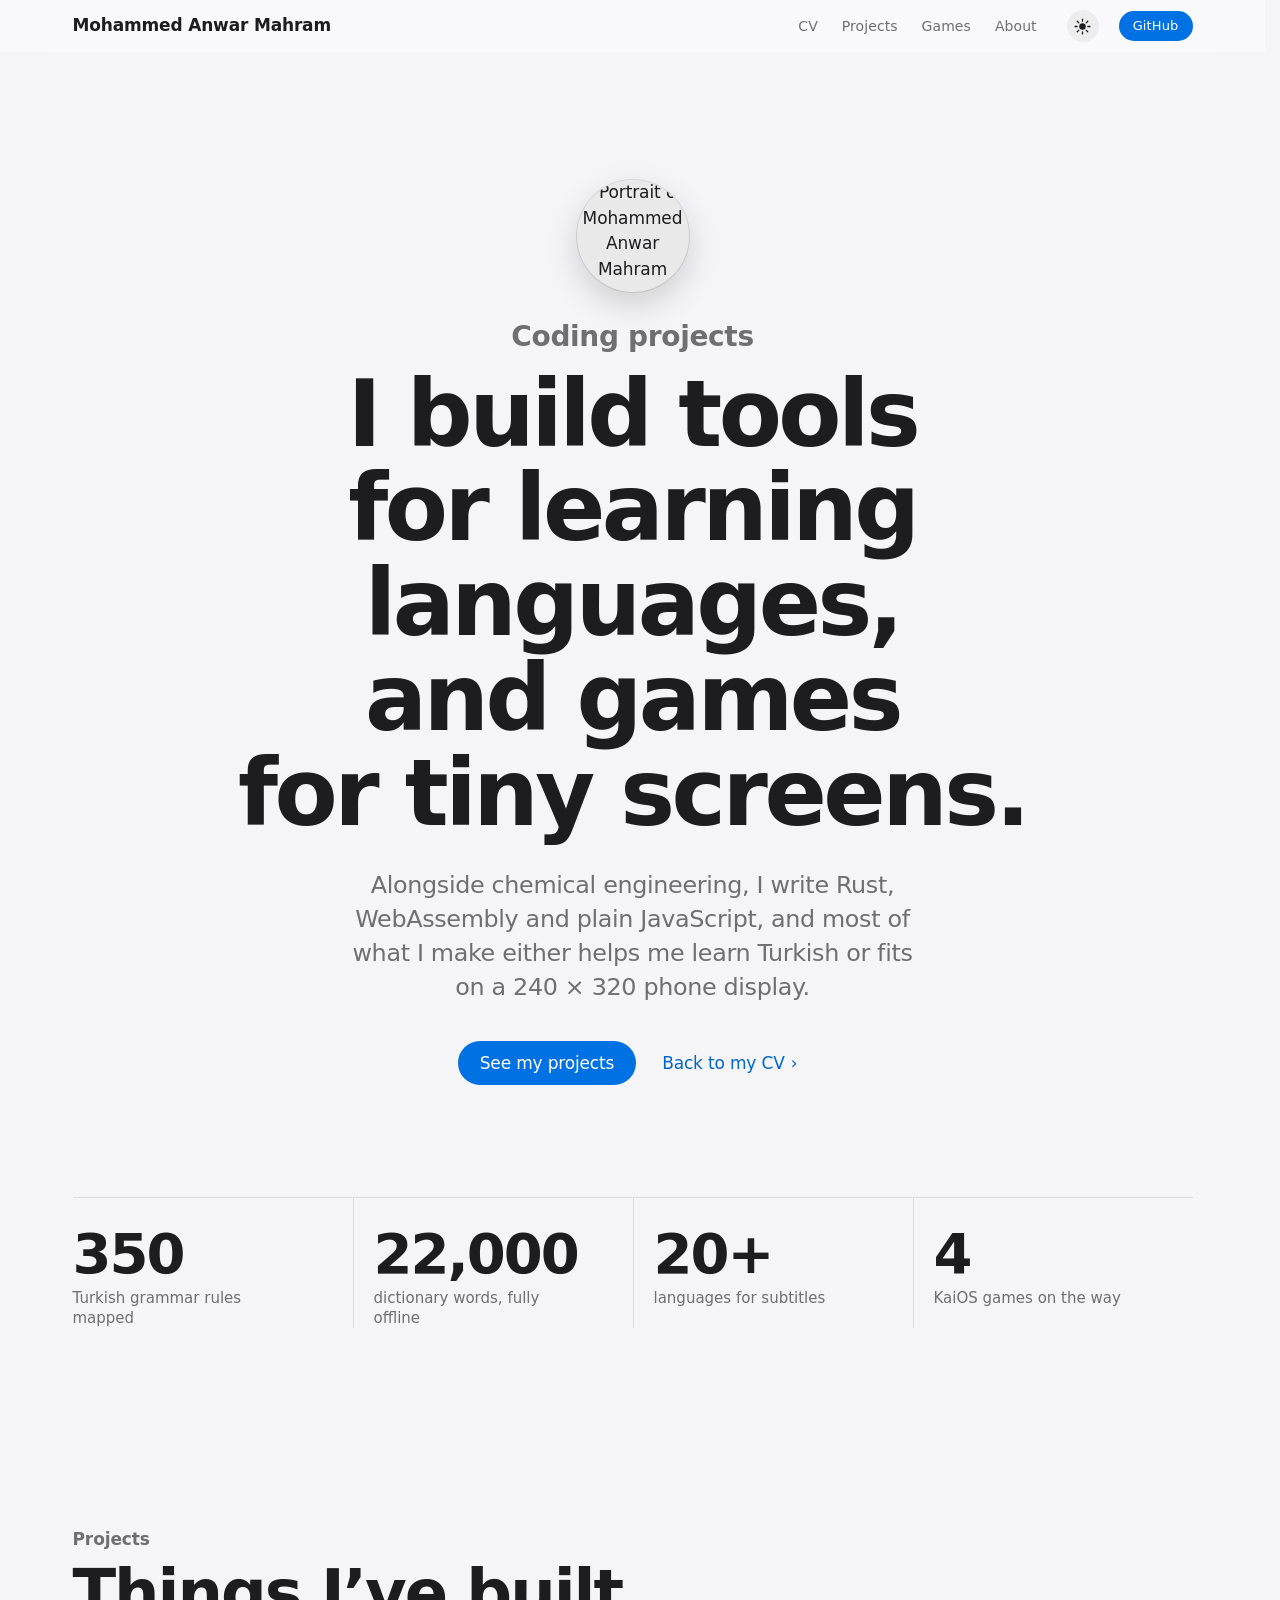
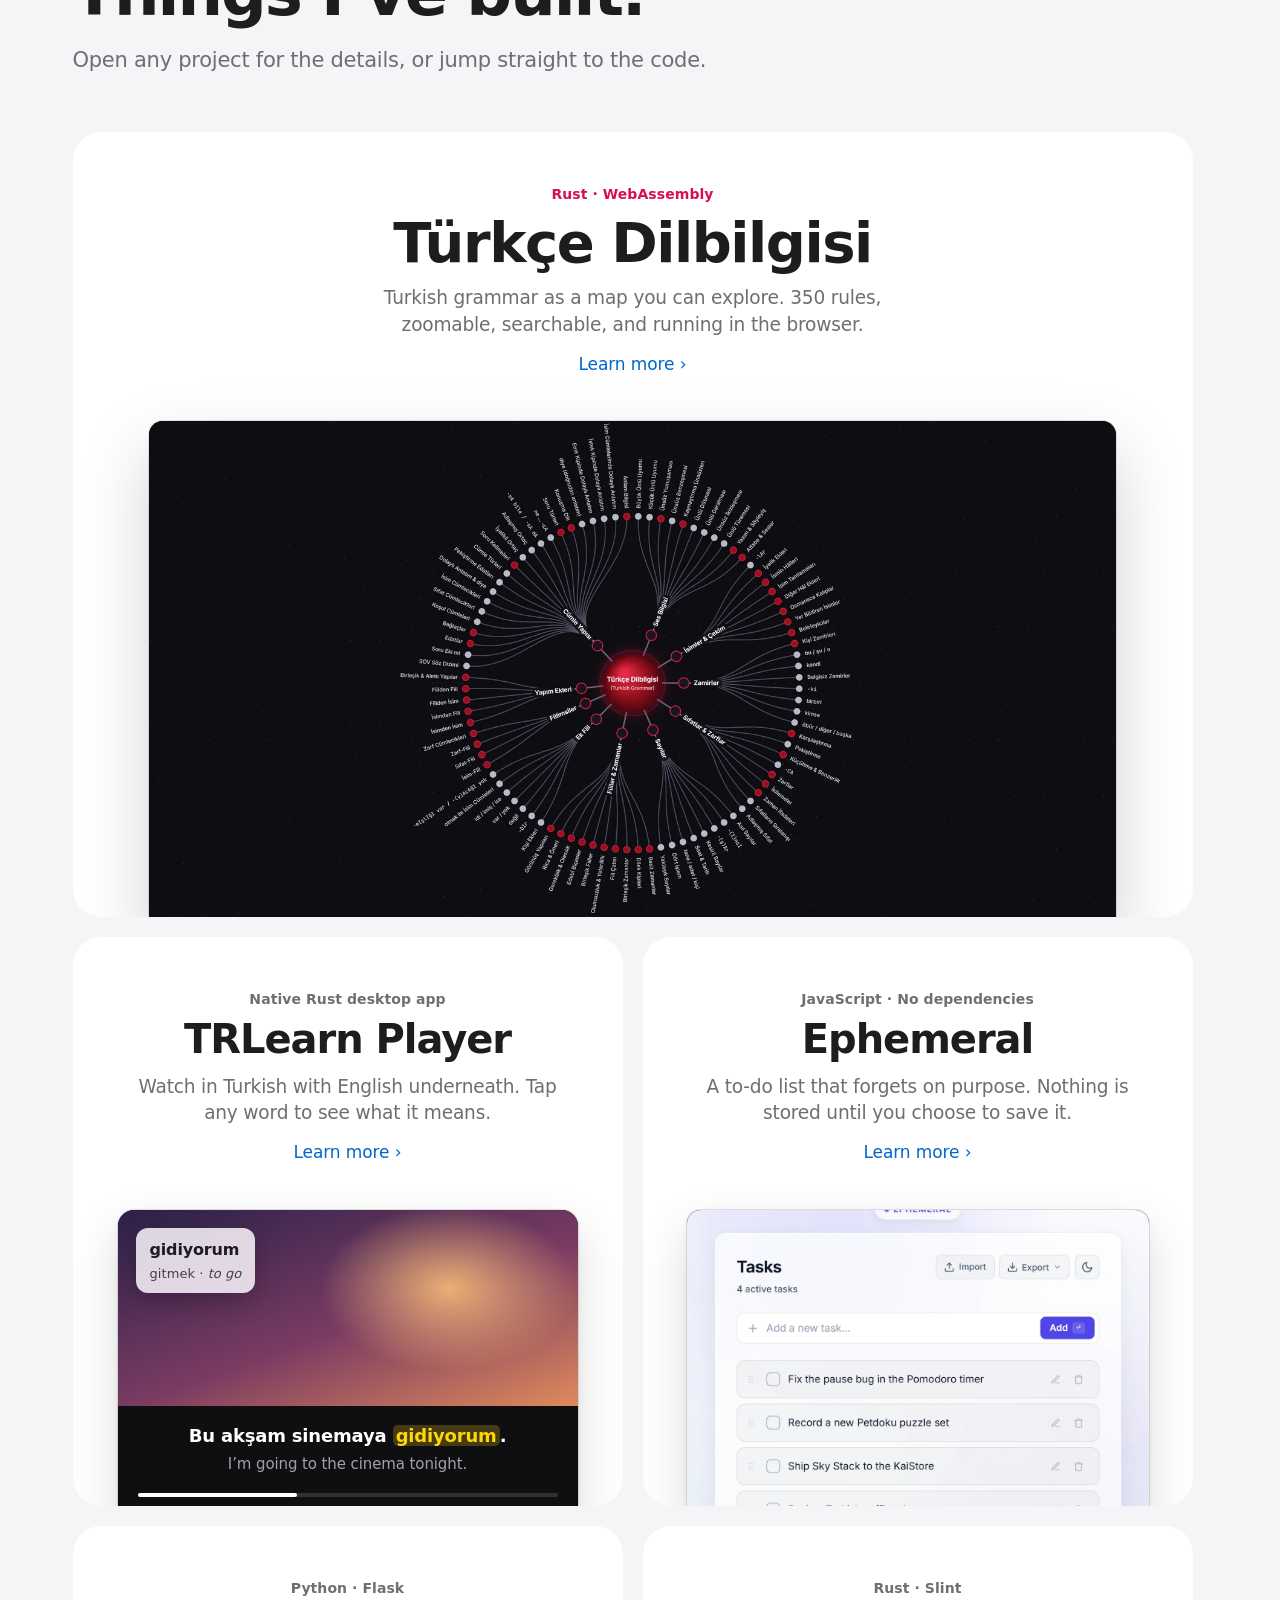
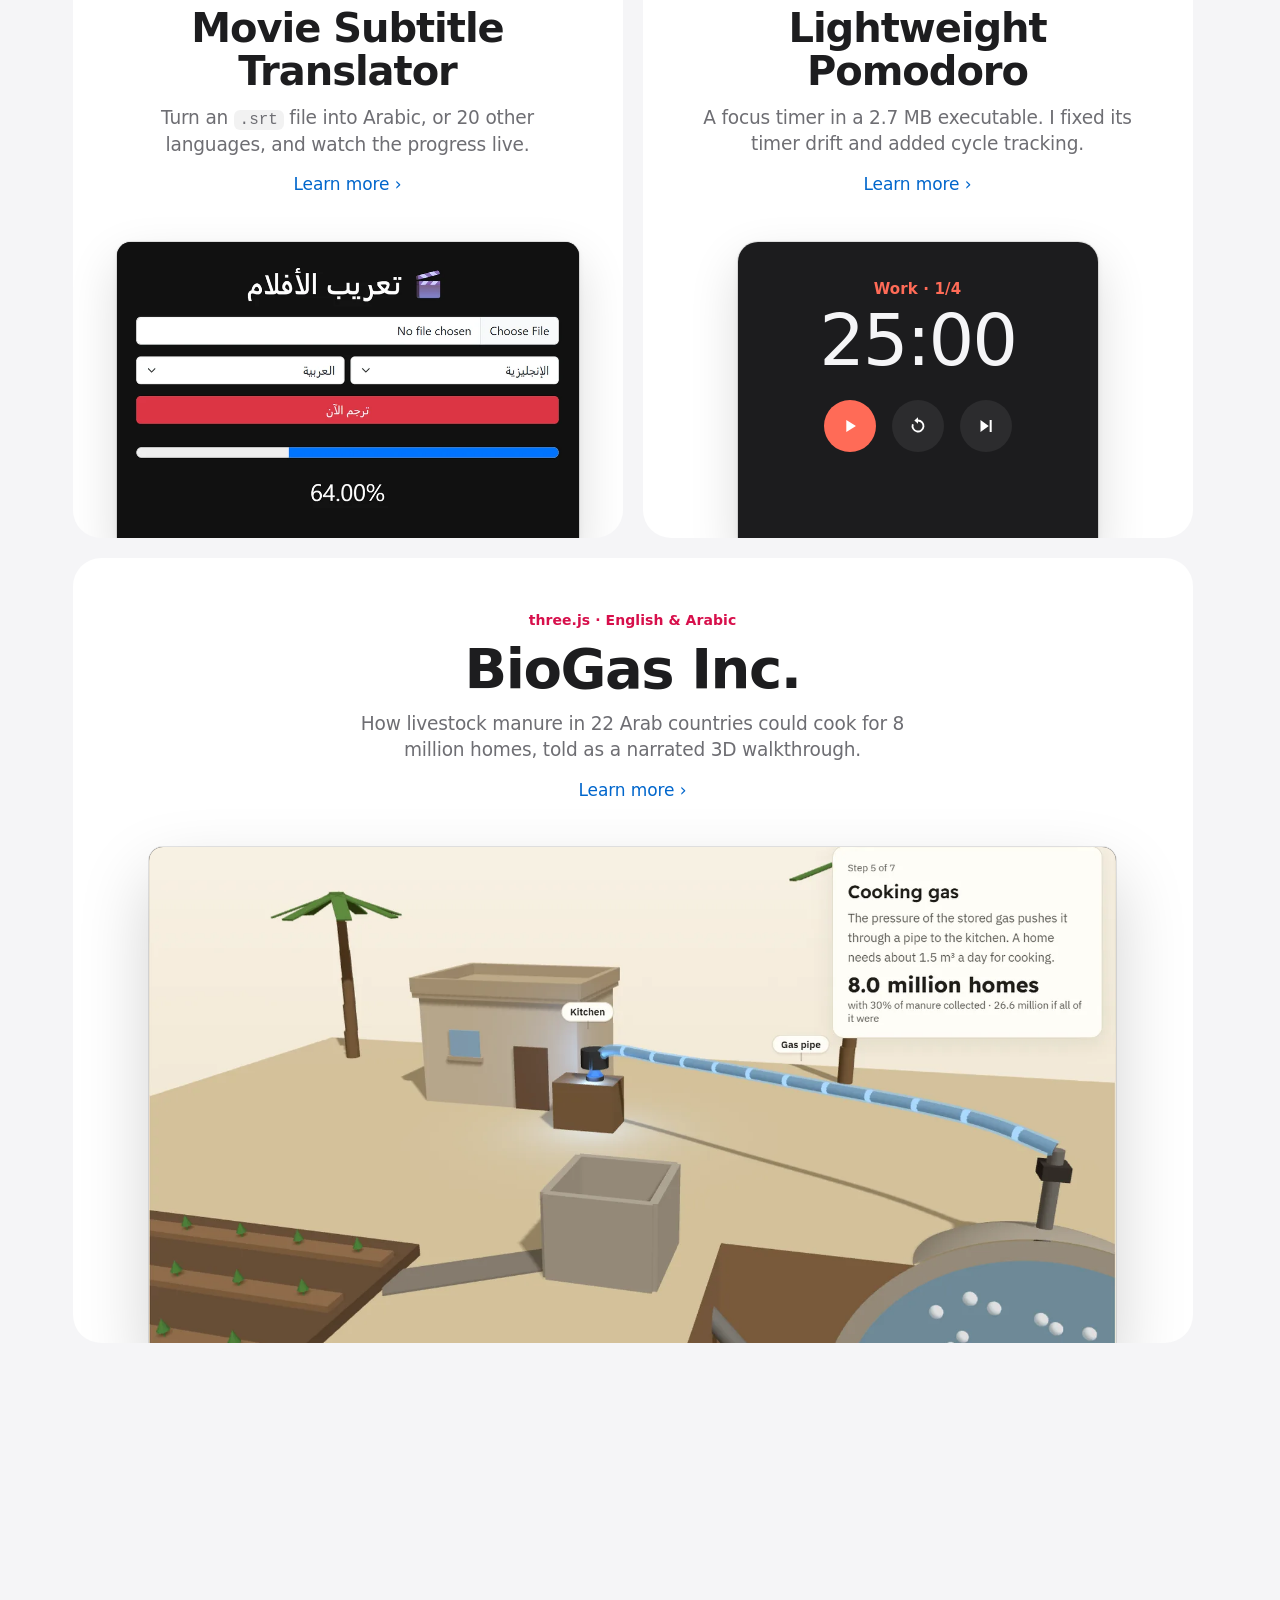
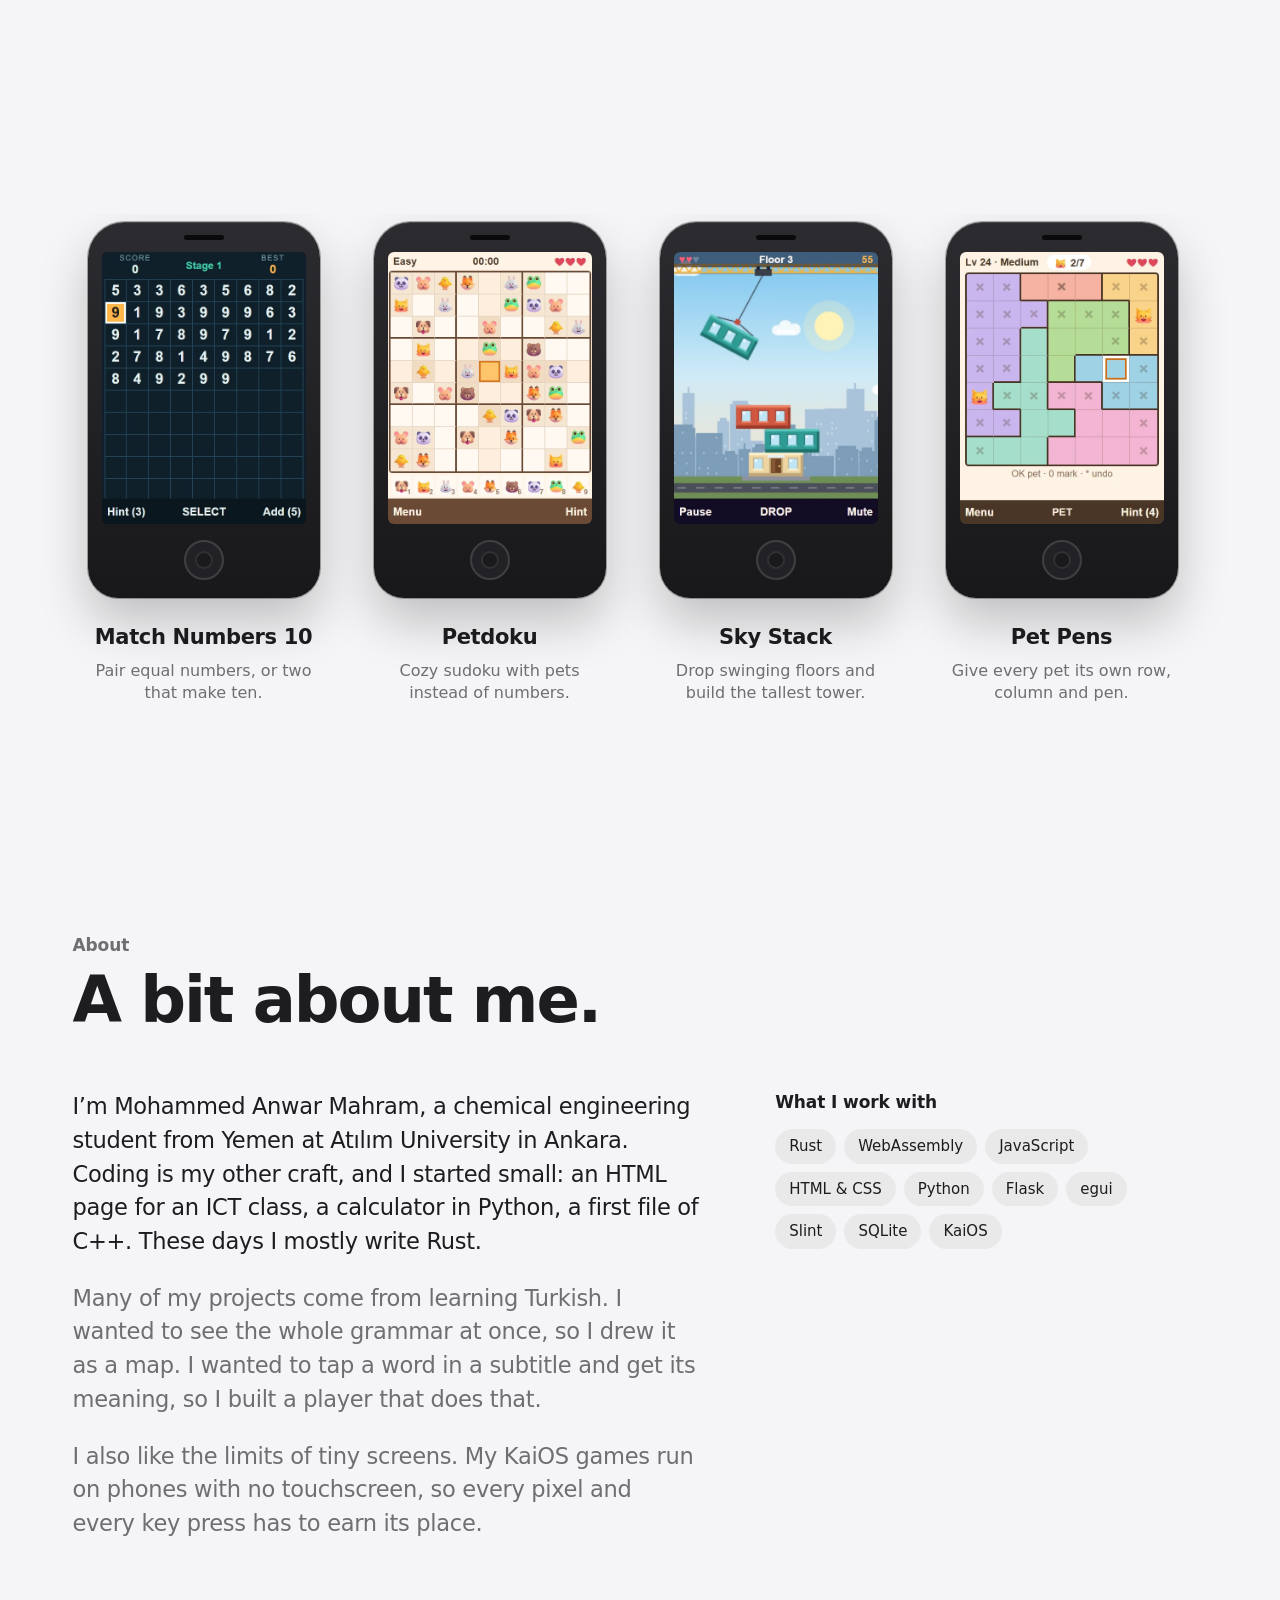
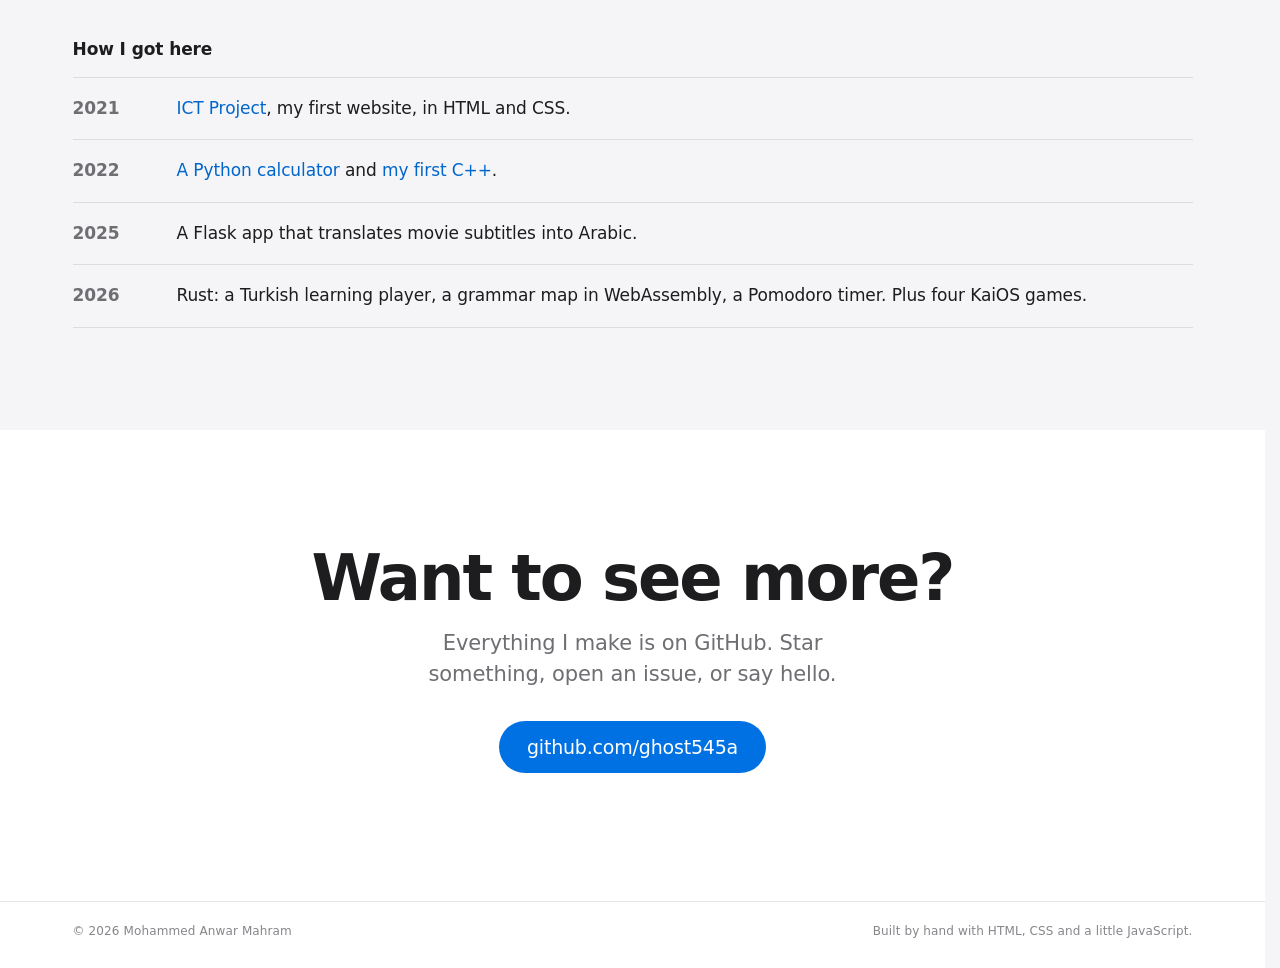
==== coding.html @ 39372844 "Rebuild as a chemical engineering CV; coding projects move to coding.html - CV home: research (Membr" ====
<!doctype html>
<html lang="en">
<head>
  <meta charset="utf-8">
  <meta name="viewport" content="width=device-width, initial-scale=1, viewport-fit=cover">
  <title>Coding projects · Mohammed Anwar Mahram</title>
  <meta name="description" content="Coding projects by Mohammed Anwar Mahram, a chemical engineering student from Yemen: tools for learning languages in Rust and WebAssembly, and small games for KaiOS phones.">
  <meta name="color-scheme" content="light dark">
  <meta name="theme-color" content="#f5f5f7" media="(prefers-color-scheme: light)">
  <meta name="theme-color" content="#000000" media="(prefers-color-scheme: dark)">
  <meta property="og:title" content="Coding projects · Mohammed Anwar Mahram">
  <meta property="og:description" content="Tools for learning languages, and games for tiny screens.">
  <meta property="og:image" content="https://ghost545a.github.io/assets/turkce-map.webp">
  <meta property="og:type" content="website">
  <link rel="icon" href="favicon.svg" type="image/svg+xml">
  <link rel="stylesheet" href="styles.css?v=f626289e">
  <script>document.documentElement.classList.add('js');try{var t=localStorage.getItem('theme');if(t==='light'||t==='dark')document.documentElement.setAttribute('data-theme',t);}catch(e){}</script>
</head>
<body>
  <a class="skip" href="#work">Skip to projects</a>

  <div class="page" id="page">
    <!-- Translucent navigation: content scrolls underneath -->
    <header class="nav" id="nav">
      <div class="nav-inner">
        <a class="nav-name" href="./" aria-label="Mohammed Anwar Mahram, back to my CV">Mohammed Anwar Mahram</a>
        <nav aria-label="Sections">
          <ul class="nav-links">
            <li><a href="./">CV</a></li>
            <li><a href="#work" data-section="work">Projects</a></li>
            <li><a href="#games" data-section="games">Games</a></li>
            <li><a href="#about" data-section="about">About</a></li>
          </ul>
        </nav>
        <button class="theme-toggle" id="theme-toggle" type="button" aria-label="Switch to dark mode">
          <svg class="i-moon" viewBox="0 0 24 24" aria-hidden="true"><path d="M20.4 14.6A8.5 8.5 0 0 1 9.4 3.6 8.5 8.5 0 1 0 20.4 14.6z"/></svg>
          <svg class="i-sun" viewBox="0 0 24 24" aria-hidden="true"><circle cx="12" cy="12" r="4.6"/><path d="M12 1.5v3M12 19.5v3M1.5 12h3M19.5 12h3M4.6 4.6l2.1 2.1M17.3 17.3l2.1 2.1M4.6 19.4l2.1-2.1M17.3 6.7l2.1-2.1" stroke="currentColor" stroke-width="1.8" stroke-linecap="round"/></svg>
        </button>
        <a class="nav-cta" href="https://github.com/ghost545a" rel="me">GitHub</a>
      </div>
    </header>

    <main id="top">
      <!-- Hero -->
      <section class="hero">
        <div class="wrap">
          <img class="avatar reveal" src="https://avatars.githubusercontent.com/u/78747137?v=4&amp;s=320" width="112" height="112" alt="Portrait of Mohammed Anwar Mahram">
          <p class="hero-hello reveal" style="--d:1">Coding projects</p>
          <h1 class="hero-title reveal" style="--d:2">I build tools for learning languages, and games for&nbsp;tiny&nbsp;screens.</h1>
          <p class="hero-lede reveal" style="--d:3">Alongside chemical engineering, I write Rust, WebAssembly and plain JavaScript, and most of what I make either helps me learn Turkish or fits on a 240&nbsp;×&nbsp;320 phone display.</p>
          <div class="hero-actions reveal" style="--d:4">
            <a class="btn btn-fill" href="#work">See my projects</a>
            <a class="btn btn-plain" href="./">Back to my CV <span aria-hidden="true">›</span></a>
          </div>
        </div>
      </section>

      <!-- By the numbers -->
      <section class="stats" aria-label="By the numbers">
        <div class="wrap">
          <dl class="stats-grid">
            <div class="stat reveal"><dt>Turkish grammar rules mapped</dt><dd>350</dd></div>
            <div class="stat reveal" style="--d:1"><dt>dictionary words, fully offline</dt><dd>22,000</dd></div>
            <div class="stat reveal" style="--d:2"><dt>languages for subtitles</dt><dd>20+</dd></div>
            <div class="stat reveal" style="--d:3"><dt>KaiOS games on the way</dt><dd>4</dd></div>
          </dl>
        </div>
      </section>

      <!-- Projects -->
      <section class="section" id="work" aria-labelledby="work-title">
        <div class="wrap">
          <header class="section-head reveal">
            <p class="eyebrow">Projects</p>
            <h2 id="work-title" class="section-title">Things I’ve built.</h2>
            <p class="section-lede">Open any project for the details, or jump straight to the code.</p>
          </header>

          <div class="tiles">
            <!-- Featured: Türkçe Dilbilgisi -->
            <a class="tile tile-feature reveal" href="https://github.com/ghost545a/turkce-dilbilgisi" data-sheet="turkce">
              <div class="tile-copy">
                <p class="tile-eyebrow">Rust · WebAssembly</p>
                <h3 class="tile-title">Türkçe Dilbilgisi</h3>
                <p class="tile-text">Turkish grammar as a map you can explore. 350 rules, zoomable, searchable, and running in the browser.</p>
                <span class="tile-more">Learn more <span aria-hidden="true">›</span></span>
              </div>
              <div class="tile-visual">
                <div class="shot shot-window">
                  <img src="assets/turkce-map.webp" width="1600" height="1000" loading="lazy" alt="The Türkçe Dilbilgisi radial map: grammar topics branch out from a red centre node into hundreds of rules.">
                </div>
              </div>
            </a>

            <!-- TRLearn Player -->
            <a class="tile reveal" href="https://github.com/ghost545a/trlearn-player" data-sheet="trlearn">
              <div class="tile-copy">
                <p class="tile-eyebrow">Native Rust desktop app</p>
                <h3 class="tile-title">TRLearn Player</h3>
                <p class="tile-text">Watch in Turkish with English underneath. Tap any word to see what it means.</p>
                <span class="tile-more">Learn more <span aria-hidden="true">›</span></span>
              </div>
              <div class="tile-visual" aria-hidden="true">
                <div class="mock-player">
                  <div class="mp-video">
                    <div class="mp-card">
                      <span class="mp-word">gidiyorum</span>
                      <span class="mp-root">gitmek · <em>to go</em></span>
                    </div>
                  </div>
                  <div class="mp-subs">
                    <p class="mp-tr" lang="tr">Bu akşam sinemaya <mark>gidiyorum</mark>.</p>
                    <p class="mp-en">I’m going to the cinema tonight.</p>
                  </div>
                  <div class="mp-bar"><span></span></div>
                </div>
              </div>
            </a>

            <!-- Ephemeral -->
            <a class="tile reveal" href="https://github.com/ghost545a/ephemeral-todolist" data-sheet="ephemeral" style="--d:1">
              <div class="tile-copy">
                <p class="tile-eyebrow">JavaScript · No dependencies</p>
                <h3 class="tile-title">Ephemeral</h3>
                <p class="tile-text">A to-do list that forgets on purpose. Nothing is stored until you choose to save it.</p>
                <span class="tile-more">Learn more <span aria-hidden="true">›</span></span>
              </div>
              <div class="tile-visual">
                <div class="shot shot-window">
                  <picture>
                    <source srcset="assets/ephemeral-light.webp" media="(prefers-color-scheme: light)" data-scheme="light">
                    <img src="assets/ephemeral-dark.webp" width="1200" height="1200" loading="lazy" alt="Ephemeral showing four tasks in a glassy card, with import and export buttons.">
                  </picture>
                </div>
              </div>
            </a>

            <!-- Subtitle translator -->
            <a class="tile reveal" href="https://github.com/ghost545a/Subtitle_Arabic_maker" data-sheet="subtitles">
              <div class="tile-copy">
                <p class="tile-eyebrow">Python · Flask</p>
                <h3 class="tile-title">Movie Subtitle Translator</h3>
                <p class="tile-text">Turn an <code>.srt</code> file into Arabic, or 20 other languages, and watch the progress live.</p>
                <span class="tile-more">Learn more <span aria-hidden="true">›</span></span>
              </div>
              <div class="tile-visual">
                <div class="shot shot-window">
                  <img src="assets/subtitle-translator.webp" width="1600" height="611" loading="lazy" alt="The translator page, titled تعريب الأفلام, with a file picker, English and Arabic language menus, and a progress bar at 64%.">
                </div>
              </div>
            </a>

            <!-- Pomodoro -->
            <a class="tile reveal" href="https://github.com/ghost545a/LightweightPomodoroTimer" data-sheet="pomodoro" style="--d:1">
              <div class="tile-copy">
                <p class="tile-eyebrow">Rust · Slint</p>
                <h3 class="tile-title">Lightweight Pomodoro</h3>
                <p class="tile-text">A focus timer in a 2.7&nbsp;MB executable. I fixed its timer drift and added cycle tracking.</p>
                <span class="tile-more">Learn more <span aria-hidden="true">›</span></span>
              </div>
              <div class="tile-visual" aria-hidden="true">
                <div class="mock-timer">
                  <p class="mt-label">Work · 1/4</p>
                  <p class="mt-time">25:00</p>
                  <div class="mt-buttons">
                    <span class="mt-btn"><svg viewBox="0 0 24 24"><path d="M8 5.5v13l10.5-6.5z"/></svg></span>
                    <span class="mt-btn"><svg viewBox="0 0 24 24"><path d="M12 5a7 7 0 1 1-6.6 4.7l1.9.6A5 5 0 1 0 12 7v2.5L8 6l4-3.5z"/></svg></span>
                    <span class="mt-btn"><svg viewBox="0 0 24 24"><path d="M6 5.5v13l9-6.5zM16 5.5h2.2v13H16z"/></svg></span>
                  </div>
                </div>
              </div>
            </a>

            <!-- Featured: BioGas Inc. -->
            <a class="tile tile-feature reveal" href="https://ghost545a.github.io/biogas-inc/" data-sheet="biogas">
              <div class="tile-copy">
                <p class="tile-eyebrow">three.js · English &amp; Arabic</p>
                <h3 class="tile-title">BioGas Inc.</h3>
                <p class="tile-text">How livestock manure in 22 Arab countries could cook for 8 million homes, told as a narrated 3D walkthrough.</p>
                <span class="tile-more">Learn more <span aria-hidden="true">›</span></span>
              </div>
              <div class="tile-visual">
                <div class="shot shot-window">
                  <img src="assets/biogas-inc.webp" width="1600" height="901" loading="lazy" alt="A 3D diorama: a gas pipe glows blue from an underground digester to a stove beside a small house, with the caption Cooking gas, 8.0 million homes.">
                </div>
              </div>
            </a>

          </div>
        </div>
      </section>

      <!-- Games -->
      <section class="section section-games" id="games" aria-labelledby="games-title">
        <div class="wrap">
          <header class="section-head reveal">
            <p class="eyebrow">Games</p>
            <h2 id="games-title" class="section-title">Made for KaiOS.</h2>
            <p class="section-lede">Small games for feature phones with a D-pad, two soft keys and no touchscreen. Written in plain ES5 so the same code runs on KaiOS 2.5 and 3.x. Coming to the KaiStore.</p>
          </header>
        </div>
        <div class="games-scroller" role="list">
          <button class="game reveal" type="button" data-sheet="matchten" role="listitem">
            <span class="phone"><img src="assets/match-numbers-10.webp" width="480" height="640" loading="lazy" alt="Match Numbers 10: a grid of digits with one cell selected."></span>
            <span class="game-name">Match Numbers 10</span>
            <span class="game-text">Pair equal numbers, or two that make ten.</span>
          </button>
          <button class="game reveal" type="button" data-sheet="petdoku" role="listitem" style="--d:1">
            <span class="phone"><img src="assets/petdoku.webp" width="480" height="640" loading="lazy" alt="Petdoku: a sudoku grid filled with pet faces instead of numbers."></span>
            <span class="game-name">Petdoku</span>
            <span class="game-text">Cozy sudoku with pets instead of numbers.</span>
          </button>
          <button class="game reveal" type="button" data-sheet="skystack" role="listitem" style="--d:2">
            <span class="phone"><img src="assets/sky-stack.webp" width="480" height="640" loading="lazy" alt="Sky Stack: a crane swings a floor above a three-storey tower."></span>
            <span class="game-name">Sky Stack</span>
            <span class="game-text">Drop swinging floors and build the tallest tower.</span>
          </button>
          <button class="game reveal" type="button" data-sheet="petpens" role="listitem" style="--d:3">
            <span class="phone"><img src="assets/pet-pens.webp" width="480" height="640" loading="lazy" alt="Pet Pens: a 7 by 7 board split into coloured pens, with two cats placed and ruled-out squares crossed."></span>
            <span class="game-name">Pet Pens</span>
            <span class="game-text">Give every pet its own row, column and pen.</span>
          </button>
        </div>
      </section>

      <!-- About -->
      <section class="section" id="about" aria-labelledby="about-title">
        <div class="wrap about">
          <header class="section-head reveal">
            <p class="eyebrow">About</p>
            <h2 id="about-title" class="section-title">A bit about me.</h2>
          </header>
          <div class="about-body">
            <div class="about-text reveal">
              <p>I’m Mohammed Anwar Mahram, a chemical engineering student from Yemen at Atılım University in Ankara. Coding is my other craft, and I started small: an HTML page for an ICT class, a calculator in Python, a first file of C++. These days I mostly write Rust.</p>
              <p>Many of my projects come from learning Turkish. I wanted to see the whole grammar at once, so I drew it as a map. I wanted to tap a word in a subtitle and get its meaning, so I built a player that does that.</p>
              <p>I also like the limits of tiny screens. My KaiOS games run on phones with no touchscreen, so every pixel and every key press has to earn its place.</p>
            </div>
            <aside class="about-side reveal" style="--d:1" aria-label="Tools I use">
              <h3 class="side-title">What I work with</h3>
              <ul class="chips">
                <li>Rust</li><li>WebAssembly</li><li>JavaScript</li><li>HTML &amp; CSS</li>
                <li>Python</li><li>Flask</li><li>egui</li><li>Slint</li><li>SQLite</li><li>KaiOS</li>
              </ul>
            </aside>
          </div>

          <div class="timeline reveal">
            <h3 class="side-title">How I got here</h3>
            <ol>
              <li><span class="tl-year">2021</span><span class="tl-what"><a href="https://github.com/ghost545a/ICT_Project">ICT Project</a>, my first website, in HTML and CSS.</span></li>
              <li><span class="tl-year">2022</span><span class="tl-what"><a href="https://github.com/ghost545a/pycalculater">A Python calculator</a> and <a href="https://github.com/ghost545a/Cppfirst">my first C++</a>.</span></li>
              <li><span class="tl-year">2025</span><span class="tl-what">A Flask app that translates movie subtitles into Arabic.</span></li>
              <li><span class="tl-year">2026</span><span class="tl-what">Rust: a Turkish learning player, a grammar map in WebAssembly, a Pomodoro timer. Plus four KaiOS games.</span></li>
            </ol>
          </div>
        </div>
      </section>

      <!-- Contact -->
      <section class="contact">
        <div class="wrap reveal">
          <h2 class="contact-title">Want to see more?</h2>
          <p class="contact-text">Everything I make is on GitHub. Star something, open an issue, or say hello.</p>
          <a class="btn btn-fill btn-large" href="https://github.com/ghost545a" rel="me">github.com/ghost545a</a>
        </div>
      </section>
    </main>

    <footer class="footer">
      <div class="wrap">
        <p>© 2026 Mohammed Anwar Mahram</p>
        <p>Built by hand with HTML, CSS and a little JavaScript.</p>
      </div>
    </footer>
  </div>

  <!-- Project sheet: slides up, follows your finger, flicks away -->
  <div class="scrim" id="scrim" hidden></div>
  <div class="sheet" id="sheet" role="dialog" aria-modal="true" aria-labelledby="sheet-title" hidden>
    <div class="sheet-handle" id="sheet-handle">
      <span class="grabber" aria-hidden="true"></span>
      <div class="sheet-head">
        <div>
          <p class="sheet-eyebrow" id="sheet-eyebrow"></p>
          <h2 class="sheet-title" id="sheet-title" tabindex="-1"></h2>
        </div>
        <button class="sheet-close" id="sheet-close" type="button" aria-label="Close">
          <svg viewBox="0 0 24 24" aria-hidden="true"><path d="M6.4 5 12 10.6 17.6 5 19 6.4 13.4 12l5.6 5.6-1.4 1.4-5.6-5.6L6.4 19 5 17.6 10.6 12 5 6.4z"/></svg>
        </button>
      </div>
    </div>
    <div class="sheet-body" id="sheet-body"></div>
  </div>

  <!-- Sheet content. Kept in the page so it is searchable and works with plain HTML. -->
  <template id="t-turkce" data-eyebrow="Rust · WebAssembly · Canvas" data-title="Türkçe Dilbilgisi">
    <figure class="sheet-figure dark"><img src="assets/turkce-map.webp" width="1600" height="1000" alt="The radial grammar map."></figure>
    <p class="sheet-lede">An interactive radial mind-map of Turkish grammar. It’s written in Rust, compiled to WebAssembly, and drawn on an HTML canvas.</p>
    <h3>Highlights</h3>
    <ul class="sheet-list">
      <li>10 rings and 350 rules, each with a suffix formula, vowel-harmony notes, exceptions, a CEFR level and three example sentences.</li>
      <li>Click to expand a branch, scroll to zoom at the cursor, drag to pan. Live search opens the path to any match.</li>
      <li><strong>Study by level:</strong> the same rules as a house of six CEFR floors, A1 on the ground floor and C2 at the top.</li>
      <li><strong>Player:</strong> watch a video with Turkish and English subtitles, tap a word to see its meaning, and save it for later.</li>
      <li>A frequency dictionary of 200 verbs and 150 adjectives.</li>
    </ul>
    <h3>Built with</h3>
    <ul class="chips"><li>Rust</li><li>WebAssembly</li><li>wasm-pack</li><li>Canvas</li><li>JavaScript</li></ul>
    <div class="sheet-actions">
      <a class="btn btn-fill" href="https://ghost545a.github.io/turkce-dilbilgisi/">Open the live map</a>
      <a class="btn btn-tinted" href="https://github.com/ghost545a/turkce-dilbilgisi">View source</a>
    </div>
  </template>

  <template id="t-biogas" data-eyebrow="three.js · WebGL · English &amp; Arabic" data-title="BioGas Inc.">
    <figure class="sheet-figure"><img src="assets/biogas-inc.webp" width="1600" height="901" alt="The 3D biogas walkthrough at the cooking-gas step."></figure>
    <p class="sheet-lede">An interactive 3D walkthrough of turning livestock manure into biogas: from the pen, to the mixing tank, the underground digester, the kitchen stove and back to the fields as fertiliser.</p>
    <h3>Highlights</h3>
    <ul class="sheet-list">
      <li>Seven narrated steps you can play, scrub or jump between, and a scene you can drag to rotate.</li>
      <li>Real numbers for the 22 Arab League countries: 363 million head of livestock (FAOSTAT 2024), 14.6 billion m³ of biogas a year, enough to cook for 8 million homes if 30% of the manure is collected.</li>
      <li>English with a British voice-over, and Arabic narrated in a mix of Modern Standard Arabic and Yemeni dialect.</li>
      <li>Also cut into 16:9 and 9:16 videos with keyword captions and sound design.</li>
    </ul>
    <h3>Built with</h3>
    <ul class="chips"><li>three.js</li><li>JavaScript</li><li>Python</li><li>VoiceStudio</li><li>Playwright</li><li>FFmpeg</li></ul>
    <p class="sheet-note">A how-to guide and the full method are coming soon.</p>
    <div class="sheet-actions">
      <a class="btn btn-fill" href="https://ghost545a.github.io/biogas-inc/">Open the site</a>
      <a class="btn btn-tinted" href="https://github.com/ghost545a/biogas-inc">View source</a>
    </div>
  </template>

  <template id="t-trlearn" data-eyebrow="Rust · egui · SQLite" data-title="TRLearn Player">
    <p class="sheet-lede">A native desktop player for learning Turkish from real audio and video. Turkish subtitles sit on top, English underneath, and every Turkish word is clickable.</p>
    <h3>Highlights</h3>
    <ul class="sheet-list">
      <li>Plays <code>.mp3</code>, <code>.wav</code>, <code>.mp4</code>, <code>.mkv</code> and <code>.webm</code>, with both subtitle tracks kept in sync.</li>
      <li>Click a word and playback pauses on its meaning. The offline dictionary has about 22,000 headwords and 13,000 inflected forms from Wiktionary.</li>
      <li>Words it doesn’t know directly are worked out by stripping suffixes: <span lang="tr">kitabı → kitap</span>, <span lang="tr">gidiyorum → gitmek</span>.</li>
      <li>Saved words keep their sentence and timestamp, and replay a 5-second clip of the moment you heard them.</li>
      <li>Keyboard first: Space to play, arrows to seek or jump sentence by sentence.</li>
    </ul>
    <h3>Built with</h3>
    <ul class="chips"><li>Rust</li><li>eframe / egui</li><li>rodio</li><li>rusqlite</li><li>FFmpeg</li></ul>
    <div class="sheet-actions">
      <a class="btn btn-fill" href="https://github.com/ghost545a/trlearn-player">View source</a>
    </div>
  </template>

  <template id="t-ephemeral" data-eyebrow="HTML · CSS · JavaScript" data-title="Ephemeral">
    <figure class="sheet-figure"><picture><source srcset="assets/ephemeral-light.webp" media="(prefers-color-scheme: light)" data-scheme="light"><img src="assets/ephemeral-dark.webp" width="1200" height="1200" alt="Ephemeral with four tasks."></picture></figure>
    <p class="sheet-lede">A calm, glassy to-do list that lives only in memory. No local storage, no cookies, no server. Refresh and you start clean, unless you download your list first.</p>
    <h3>Highlights</h3>
    <ul class="sheet-list">
      <li>Add, edit inline, complete and delete, with small animations that confirm each action.</li>
      <li>Reorder with the drag handle, by mouse or touch, or with <kbd>Alt</kbd> + <kbd>↑</kbd>/<kbd>↓</kbd>.</li>
      <li>Export as JSON or a Markdown checklist. Import by dropping a file onto the window, then choose Replace or Merge.</li>
      <li>A refresh guard warns you only when there’s something you haven’t saved.</li>
      <li>Light and dark themes that follow your system.</li>
    </ul>
    <h3>Built with</h3>
    <ul class="chips"><li>HTML</li><li>CSS</li><li>JavaScript</li><li>Vercel</li></ul>
    <div class="sheet-actions">
      <a class="btn btn-fill" href="https://moh-todolist.vercel.app/">Try it live</a>
      <a class="btn btn-tinted" href="https://github.com/ghost545a/ephemeral-todolist">View source</a>
    </div>
  </template>

  <template id="t-subtitles" data-eyebrow="Python · Flask · Bootstrap" data-title="Movie Subtitle Translator">
    <figure class="sheet-figure dark"><img src="assets/subtitle-translator.webp" width="1600" height="611" alt="The translator page in Arabic."></figure>
    <p class="sheet-lede"><span lang="ar" dir="rtl">تعريب الأفلام</span>: upload a subtitle file, pick two languages, and download the translation when the progress bar fills.</p>
    <h3>Highlights</h3>
    <ul class="sheet-list">
      <li>Translates <code>.srt</code> subtitles between more than 20 languages.</li>
      <li>Shows real-time progress as each line is translated.</li>
      <li>Arabic-first, right-to-left interface.</li>
      <li>The finished file downloads straight away.</li>
    </ul>
    <h3>Built with</h3>
    <ul class="chips"><li>Python</li><li>Flask</li><li>Bootstrap</li><li>JavaScript</li></ul>
    <p class="sheet-note">The live version runs on a free host, so it can take a minute to wake up.</p>
    <div class="sheet-actions">
      <a class="btn btn-fill" href="https://subtitle-arabic-maker.onrender.com/">Open the app</a>
      <a class="btn btn-tinted" href="https://github.com/ghost545a/Subtitle_Arabic_maker">View source</a>
    </div>
  </template>

  <template id="t-pomodoro" data-eyebrow="Rust · Slint" data-title="Lightweight Pomodoro Timer">
    <p class="sheet-lede">A fast, minimal Pomodoro timer with a crisp dark interface. It runs on Slint’s software renderer, so it barely touches your CPU or memory.</p>
    <h3>What I did</h3>
    <ul class="sheet-list">
      <li>Fixed a bug where pausing and resuming made the timer jump.</li>
      <li>Added a cycle counter (1/4 to 4/4), with a long break after every fourth session.</li>
      <li>Shrank the icon to under 2&nbsp;KB and the executable to about 2.7&nbsp;MB.</li>
      <li>Added unit tests for the timer logic.</li>
    </ul>
    <h3>Built with</h3>
    <ul class="chips"><li>Rust</li><li>Slint</li><li>GitHub Actions</li></ul>
    <p class="sheet-note">I maintain this fork of <a href="https://github.com/reRumbl/LightweightPomodoroTimer">reRumbl’s original timer</a>.</p>
    <div class="sheet-actions">
      <a class="btn btn-fill" href="https://github.com/ghost545a/LightweightPomodoroTimer/releases">Download for Windows</a>
      <a class="btn btn-tinted" href="https://github.com/ghost545a/LightweightPomodoroTimer">View source</a>
    </div>
  </template>

  <template id="t-matchten" data-eyebrow="KaiOS 3.x · Coming soon" data-title="Match Numbers 10">
    <figure class="sheet-figure phone-figure"><span class="phone"><img src="assets/match-numbers-10.webp" width="480" height="640" alt="Match Numbers 10 gameplay."></span></figure>
    <p class="sheet-lede">A number puzzle. Match two numbers that are equal, or that add up to ten, and clear the board to reach the next stage.</p>
    <h3>How it plays</h3>
    <ul class="sheet-list">
      <li>Pairs must connect in a row, column or diagonal, with only cleared cells between them.</li>
      <li>The last cell of a row links to the first cell of the next one.</li>
      <li>Stuck? Ask for a hint, or add the remaining numbers to the end of the board.</li>
      <li>Move with the D-pad, or go diagonally with 1, 3, 7 and 9.</li>
    </ul>
    <h3>Built with</h3>
    <ul class="chips"><li>JavaScript</li><li>HTML &amp; CSS</li><li>KaiOS 3.x</li></ul>
  </template>

  <template id="t-petdoku" data-eyebrow="KaiOS 2.5 &amp; 3.x · Coming soon" data-title="Petdoku">
    <figure class="sheet-figure phone-figure"><span class="phone"><img src="assets/petdoku.webp" width="480" height="640" alt="Petdoku gameplay."></span></figure>
    <p class="sheet-lede">Cozy sudoku with pets instead of numbers. Fill every row, column and box with one of each pet.</p>
    <h3>How it plays</h3>
    <ul class="sheet-list">
      <li>Three difficulties: Easy, Medium and Hard.</li>
      <li>A wrong pet costs a heart. Lose three and the pets get mixed up.</li>
      <li>Hints help when you’re stuck. Only hint-free solves count toward your best time.</li>
    </ul>
    <h3>Built with</h3>
    <ul class="chips"><li>JavaScript (ES5)</li><li>HTML &amp; CSS</li><li>KaiOS 2.5</li><li>KaiOS 3.x</li></ul>
  </template>

  <template id="t-skystack" data-eyebrow="KaiOS 2.5 &amp; 3.x · Coming soon" data-title="Sky Stack">
    <figure class="sheet-figure phone-figure"><span class="phone"><img src="assets/sky-stack.webp" width="480" height="640" alt="Sky Stack gameplay."></span></figure>
    <p class="sheet-lede">A crane swings a new apartment floor back and forth. Press OK to drop it, and stack the tallest tower in town.</p>
    <h3>How it plays</h3>
    <ul class="sheet-list">
      <li>Land a floor dead center for a <strong>Perfect</strong>. Three in a row steady the tower.</li>
      <li>Floors that hang too far over the edge fall off and cost a heart.</li>
      <li><strong>Endless:</strong> it speeds up every 10 floors, and the wind picks up from floor 20.</li>
      <li><strong>Levels:</strong> 10 towers with target heights, each worth up to three stars.</li>
    </ul>
    <h3>Built with</h3>
    <ul class="chips"><li>JavaScript (ES5)</li><li>Canvas</li><li>Web Audio</li><li>KaiOS 2.5</li><li>KaiOS 3.x</li></ul>
  </template>

  <template id="t-petpens" data-eyebrow="KaiOS 2.5 &amp; 3.x · Coming soon" data-title="Pet Pens">
    <figure class="sheet-figure phone-figure"><span class="phone"><img src="assets/pet-pens.webp" width="480" height="640" alt="Pet Pens gameplay."></span></figure>
    <p class="sheet-lede">A logic puzzle. The board is split into coloured pens, and every row, every column and every pen needs exactly one pet. Pets can’t touch, not even corner to corner.</p>
    <h3>How it plays</h3>
    <ul class="sheet-list">
      <li><strong>300 levels</strong> that grow from 5×5 to 9×9, each with exactly one solution. After that, new puzzles are generated on the phone.</li>
      <li>Place a pet in the right square and it crosses out every square it rules out.</li>
      <li>A wrong pet costs a heart. Undo, cross-outs and hints help when you’re stuck.</li>
      <li>Pick your favourite pet: cat, dog, rabbit, fox, panda and more.</li>
    </ul>
    <h3>Built with</h3>
    <ul class="chips"><li>JavaScript (ES5)</li><li>HTML &amp; CSS</li><li>Puzzle generator</li><li>KaiOS 2.5</li><li>KaiOS 3.x</li></ul>
  </template>

  <script src="app.js?v=e107476d" defer></script>
</body>
</html>
---- styles.css ----
/* ==========================================================================
   Mohammed Maharm — portfolio
   Apple-style foundations: system type with size-specific tracking,
   translucent chrome, instant press feedback, springs for anything you touch.
   ========================================================================== */

:root {
  --bg: #f5f5f7;
  --surface: #ffffff;
  --sheet: #ffffff;
  --text: #1d1d1f;
  --text-2: #6e6e73;
  --text-3: #86868b;
  --hairline: rgba(0, 0, 0, 0.1);
  --chip: rgba(0, 0, 0, 0.05);
  --accent: #0066cc;
  --accent-fill: #0071e3;
  --accent-fill-hover: #0077ed;
  --accent-tint: rgba(0, 113, 227, 0.1);
  --nav-bg: rgba(251, 251, 253, 0.72);
  --behind: #000;
  --shadow-shot: 0 2px 6px rgba(0, 0, 0, 0.06), 0 20px 50px rgba(0, 0, 0, 0.14);
  --focus: 0 0 0 3px rgba(0, 113, 227, 0.55);

  --gutter: 16px;
  --max: 1120px;
  --radius-tile: 28px;
  --ease-out: cubic-bezier(0.22, 0.75, 0.2, 1);

  --font-text: -apple-system, BlinkMacSystemFont, "SF Pro Text", "Segoe UI Variable Text", "Segoe UI", system-ui, Roboto, "Helvetica Neue", Arial, sans-serif;
  --font-display: -apple-system, BlinkMacSystemFont, "SF Pro Display", "Segoe UI Variable Display", "Segoe UI", system-ui, Roboto, "Helvetica Neue", Arial, sans-serif;
  --font-mono: ui-monospace, "SF Mono", "Cascadia Code", Consolas, Menlo, monospace;

  --feature-bg: #ffffff;
  --feature-glow: rgba(225, 29, 72, 0.10);
  --feature-eyebrow: #d70f4b;
  --feature-shot: 0 0 0 1px var(--hairline), 0 30px 70px rgba(0, 0, 0, 0.18);

  color-scheme: light dark;
}

/* Dark colours: from the system setting, unless the visitor picked a theme
   with the switch in the nav bar (stored as data-theme on <html>). */
@media (prefers-color-scheme: dark) {
  :root:not([data-theme="light"]) {
    --bg: #000000;
    --surface: #161617;
    --sheet: #1c1c1e;
    --text: #f5f5f7;
    --text-2: #a1a1a6;
    --text-3: #86868b;
    --hairline: rgba(255, 255, 255, 0.14);
    --chip: rgba(255, 255, 255, 0.09);
    --accent: #2997ff;
    --accent-tint: rgba(41, 151, 255, 0.16);
    --nav-bg: rgba(22, 22, 23, 0.72);
    --shadow-shot: 0 2px 6px rgba(0, 0, 0, 0.4), 0 20px 50px rgba(0, 0, 0, 0.55);
    --focus: 0 0 0 3px rgba(41, 151, 255, 0.6);
    --feature-bg: #0b0b0e;
    --feature-glow: rgba(225, 29, 72, 0.32);
    --feature-eyebrow: #ff6b81;
    --feature-shot: 0 0 0 1px rgba(255, 255, 255, 0.12), 0 30px 80px rgba(0, 0, 0, 0.6);
  }
}
:root[data-theme="dark"] {
    --bg: #000000;
    --surface: #161617;
    --sheet: #1c1c1e;
    --text: #f5f5f7;
    --text-2: #a1a1a6;
    --text-3: #86868b;
    --hairline: rgba(255, 255, 255, 0.14);
    --chip: rgba(255, 255, 255, 0.09);
    --accent: #2997ff;
    --accent-tint: rgba(41, 151, 255, 0.16);
    --nav-bg: rgba(22, 22, 23, 0.72);
    --shadow-shot: 0 2px 6px rgba(0, 0, 0, 0.4), 0 20px 50px rgba(0, 0, 0, 0.55);
    --focus: 0 0 0 3px rgba(41, 151, 255, 0.6);
    --feature-bg: #0b0b0e;
    --feature-glow: rgba(225, 29, 72, 0.32);
    --feature-eyebrow: #ff6b81;
    --feature-shot: 0 0 0 1px rgba(255, 255, 255, 0.12), 0 30px 80px rgba(0, 0, 0, 0.6);
  color-scheme: dark;
}
:root[data-theme="light"] { color-scheme: light; }

@media (min-width: 640px) {
  :root { --gutter: 24px; }
}

/* ---------- Base ---------- */

*, *::before, *::after { box-sizing: border-box; }
[hidden] { display: none !important; }

html {
  background: var(--bg);
  scrollbar-gutter: stable;
  -webkit-text-size-adjust: 100%;
  scroll-behavior: smooth;
  scroll-padding-top: 64px;
  transition: background-color 0s;
}

body {
  margin: 0;
  font-family: var(--font-text);
  font-size: 1.0625rem;            /* 17px body, Apple's reading size */
  line-height: 1.5;
  letter-spacing: -0.006em;
  color: var(--text);
  background: none;
  -webkit-font-smoothing: antialiased;
  -moz-osx-font-smoothing: grayscale;
  font-optical-sizing: auto;
  text-rendering: optimizeLegibility;
}

.page {
  background: var(--bg);
  min-height: 100vh;
  transform-origin: 50% 50%;
}

img { display: block; max-width: 100%; height: auto; }
a { color: var(--accent); text-decoration: none; }
a:hover { text-decoration: underline; text-underline-offset: 0.18em; }
p { margin: 0; }
h1, h2, h3 { margin: 0; font-family: var(--font-display); }
ul, ol { margin: 0; padding: 0; list-style: none; }
code, kbd {
  font-family: var(--font-mono);
  font-size: 0.86em;
  letter-spacing: 0;
  padding: 0.08em 0.36em;
  border-radius: 6px;
  background: var(--chip);
}
mark { color: inherit; }
button { font: inherit; color: inherit; }

:focus { outline: none; }
:focus-visible { outline: none; box-shadow: var(--focus); border-radius: 12px; }

.wrap {
  width: min(var(--max), 100% - var(--gutter) * 2);
  margin-inline: auto;
}

.skip {
  position: absolute;
  left: var(--gutter);
  top: -100px;
  z-index: 100;
  padding: 10px 16px;
  border-radius: 999px;
  background: var(--accent-fill);
  color: #fff;
}
.skip:focus-visible { top: 10px; }

/* ---------- Reveal on scroll (only when JS is running) ----------
   Uses the individual `translate` property so it never fights the
   `scale` used for press feedback. */

.reveal {
  --rd: calc(var(--d, 0) * 70ms);
  transition:
    opacity 0.9s var(--ease-out) var(--rd),
    translate 0.9s var(--ease-out) var(--rd),
    scale var(--press, 0.32s) var(--ease-out);
}
.js .reveal:not(.in) { opacity: 0; translate: 0 28px; }

/* ---------- Press feedback: instant on pointer-down, gentle on release ---------- */

/* Tiles get their scale transition from .reveal, so the two never overwrite each other. */
.btn, .game .phone, .sheet-close, .nav-cta {
  transition: scale var(--press, 0.32s) var(--ease-out), background-color 0.2s, color 0.2s;
}
.btn:active, .sheet-close:active, .nav-cta:active { --press: 0.08s; scale: 0.96; }
.tile:active { --press: 0.08s; scale: 0.985; }
.game:active .phone { --press: 0.08s; scale: 0.96; }

/* ---------- Navigation: translucent material, edge appears only over content ---------- */

.nav {
  position: sticky;
  top: 0;
  z-index: 40;
  background: var(--nav-bg);
  -webkit-backdrop-filter: saturate(180%) blur(20px);
  backdrop-filter: saturate(180%) blur(20px);
}
.nav::after {
  content: "";
  position: absolute;
  inset: auto 0 0 0;
  height: 1px;
  background: var(--hairline);
  opacity: 0;
  transition: opacity 0.25s;
}
.nav.scrolled::after { opacity: 1; }

.nav-inner {
  width: min(var(--max), 100% - var(--gutter) * 2);
  margin-inline: auto;
  height: 52px;
  display: flex;
  align-items: center;
  gap: 20px;
}
.nav-name {
  font-family: var(--font-display);
  font-weight: 600;
  font-size: 1.0625rem;
  letter-spacing: -0.01em;
  color: var(--text);
  white-space: nowrap;
  margin-right: auto;
}
.nav-name:hover { text-decoration: none; }
.nav-links { display: flex; gap: 4px; }
.nav-links a {
  display: block;
  padding: 6px 10px;
  border-radius: 999px;
  font-size: 0.875rem;
  letter-spacing: 0.005em;
  color: var(--text-2);
  transition: color 0.2s, background-color 0.2s;
}
.nav-links a:hover { color: var(--text); text-decoration: none; }
.nav-links a[aria-current="true"] { color: var(--text); background: var(--chip); }
.nav-cta {
  font-size: 0.8125rem;
  font-weight: 500;
  letter-spacing: 0.01em;
  padding: 5px 14px;
  border-radius: 999px;
  background: var(--accent-fill);
  color: #fff;
}
.nav-cta:hover { background: var(--accent-fill-hover); text-decoration: none; }

@media (max-width: 560px) {
  .nav-inner { gap: 8px; }
  .nav-cta { display: none; }
  .nav-links a { padding: 6px 8px; }
  .nav-name { font-size: 1rem; }
}
@media (max-width: 360px) {
  .nav-name { font-size: 0.9375rem; }
  .nav-links a { padding: 6px 6px; font-size: 0.8125rem; }
}

/* ---------- Buttons ---------- */

.btn {
  display: inline-flex;
  align-items: center;
  justify-content: center;
  gap: 6px;
  min-height: 44px;
  padding: 11px 22px;
  border-radius: 999px;
  border: 0;
  font-size: 1.0625rem;
  font-weight: 400;
  letter-spacing: -0.01em;
  line-height: 1.2;
  cursor: pointer;
  white-space: nowrap;
}
.btn:hover { text-decoration: none; }
.btn-fill { background: var(--accent-fill); color: #fff; }
.btn-fill:hover { background: var(--accent-fill-hover); }
.btn-tinted { background: var(--accent-tint); color: var(--accent); }
.btn-plain { color: var(--accent); padding-inline: 10px; }
.btn-plain:hover { text-decoration: underline; }
.btn-large { min-height: 52px; padding: 14px 28px; font-size: 1.1875rem; }

/* ---------- Hero ---------- */

.hero {
  padding: clamp(56px, 10vw, 128px) 0 clamp(64px, 9vw, 112px);
  text-align: center;
}
.avatar {
  width: 112px;
  height: 112px;
  margin: 0 auto 28px;
  border-radius: 50%;
  object-fit: cover;
  background: var(--chip);
  box-shadow: 0 0 0 1px var(--hairline), 0 12px 32px rgba(0, 0, 0, 0.16);
}
.hero-hello {
  font-family: var(--font-display);
  font-size: clamp(1.3125rem, 1.05rem + 1vw, 1.75rem);
  line-height: 1.2;
  font-weight: 600;
  letter-spacing: -0.012em;
  color: var(--text-2);
  margin-bottom: 14px;
}
.hero-title {
  max-width: 15ch;
  margin: 0 auto;
  font-size: clamp(2.625rem, 1.4rem + 5.6vw, 5.75rem);
  line-height: 1.03;
  font-weight: 700;
  letter-spacing: -0.038em;     /* large display text wants negative tracking */
  text-wrap: balance;
}
.hero-lede {
  max-width: 36rem;
  margin: 28px auto 0;
  font-size: clamp(1.1875rem, 1.05rem + 0.55vw, 1.5rem);
  line-height: 1.42;
  letter-spacing: -0.014em;
  color: var(--text-2);
  text-wrap: pretty;
}
.hero-actions {
  margin-top: 36px;
  display: flex;
  flex-wrap: wrap;
  justify-content: center;
  align-items: center;
  gap: 12px 16px;
}

/* ---------- Stats ---------- */

.stats { padding-bottom: clamp(56px, 8vw, 96px); }
.stats-grid {
  margin: 0;
  display: grid;
  grid-template-columns: repeat(4, 1fr);
  border-top: 1px solid var(--hairline);
}
.stat {
  display: flex;
  flex-direction: column-reverse;
  justify-content: flex-end;
  gap: 6px;
  padding: 28px 20px 0 0;
}
.stat + .stat { padding-left: 20px; border-left: 1px solid var(--hairline); }
.stat dd {
  margin: 0;
  font-family: var(--font-display);
  font-size: clamp(2.25rem, 1.6rem + 2.4vw, 3.5rem);
  line-height: 1;
  font-weight: 700;
  letter-spacing: -0.035em;
  font-variant-numeric: tabular-nums;
}
.stat dt {
  font-size: 0.9375rem;
  line-height: 1.35;
  letter-spacing: 0;
  color: var(--text-2);
  max-width: 14em;
}
@media (max-width: 760px) {
  .stats-grid { grid-template-columns: repeat(2, 1fr); border-top: 0; }
  .stat, .stat + .stat { padding: 22px 16px 22px 0; border-left: 0; border-top: 1px solid var(--hairline); }
  .stat:nth-child(even) { padding-left: 16px; border-left: 1px solid var(--hairline); }
}

/* ---------- Sections ---------- */

.section { padding: clamp(64px, 8vw, 112px) 0; }
.section-head { max-width: 46rem; margin-bottom: clamp(36px, 5vw, 56px); }
.eyebrow {
  font-size: 1.0625rem;
  font-weight: 600;
  letter-spacing: -0.006em;
  color: var(--text-2);
  margin-bottom: 8px;
}
.section-title {
  font-size: clamp(2.25rem, 1.45rem + 3.6vw, 4rem);
  line-height: 1.05;
  font-weight: 700;
  letter-spacing: -0.032em;
  text-wrap: balance;
}
.section-lede {
  margin-top: 18px;
  font-size: clamp(1.125rem, 1rem + 0.45vw, 1.3125rem);
  line-height: 1.45;
  letter-spacing: -0.012em;
  color: var(--text-2);
  text-wrap: pretty;
}

/* ---------- Project tiles ---------- */

.tiles {
  display: grid;
  grid-template-columns: repeat(2, minmax(0, 1fr));
  gap: 20px;
}
@media (max-width: 800px) {
  .tiles { grid-template-columns: minmax(0, 1fr); gap: 16px; }
}

.tile {
  position: relative;
  display: flex;
  flex-direction: column;
  padding-top: clamp(36px, 5vw, 52px);
  border-radius: var(--radius-tile);
  background: var(--surface);
  color: var(--text);
  text-align: center;
  overflow: hidden;
  isolation: isolate;
  -webkit-tap-highlight-color: transparent;
}
.tile:hover { text-decoration: none; }
.tile:focus-visible { border-radius: var(--radius-tile); }

.tile-copy { padding-inline: clamp(24px, 4vw, 48px); }
.tile-eyebrow {
  font-size: 0.875rem;
  font-weight: 600;
  letter-spacing: 0.005em;
  color: var(--text-2);
  margin-bottom: 8px;
}
.tile-title {
  font-size: clamp(1.75rem, 1.3rem + 1.6vw, 2.5rem);
  line-height: 1.08;
  font-weight: 700;
  letter-spacing: -0.026em;
  text-wrap: balance;
}
.tile-text {
  max-width: 26em;
  margin: 12px auto 0;
  font-size: clamp(1.0625rem, 1rem + 0.2vw, 1.1875rem);
  line-height: 1.42;
  letter-spacing: -0.01em;
  color: var(--text-2);
  text-wrap: pretty;
}
.tile-more {
  display: inline-block;
  margin-top: 14px;
  font-size: 1.0625rem;
  color: var(--accent);
}
.tile-more span { display: inline-block; transition: translate 0.3s var(--ease-out); }
@media (hover: hover) {
  .tile:hover .tile-more span { translate: 3px 0; }
  .tile:hover .tile-visual > * { translate: 0 -6px; }
}

.tile-visual {
  margin-top: auto;
  padding: clamp(28px, 4vw, 44px) clamp(20px, 4vw, 44px) 0;
  height: 340px;
  display: flex;
  align-items: stretch;
  justify-content: center;
  overflow: hidden;
}
/* Visuals run off the bottom edge of the tile, like a device peeking up */
.tile-visual > * { transition: translate 0.5s var(--ease-out); margin-bottom: -12px; }

.shot {
  width: 100%;
  height: calc(100% + 12px);
  border-radius: 14px 14px 0 0;
  overflow: hidden;
  box-shadow: 0 0 0 1px var(--hairline), var(--shadow-shot);
  background: #0d0d10;
}
.shot img { width: 100%; height: 100%; object-fit: cover; object-position: center top; }

/* Featured tile: always dark, like a stage */
.tile-feature {
  grid-column: 1 / -1;
  min-height: 0;
  background:
    radial-gradient(60% 55% at 50% 100%, var(--feature-glow), transparent 70%),
    var(--feature-bg);
  color: var(--text);
}
.tile-feature .tile-eyebrow { color: var(--feature-eyebrow); }
.tile-feature .tile-title { font-size: clamp(2.25rem, 1.5rem + 3vw, 3.5rem); }
.tile-feature .tile-text { color: var(--text-2); max-width: 30em; }
.tile-feature .tile-more { color: var(--accent); }
.tile-feature .tile-visual { height: clamp(260px, 44vw, 540px); padding-inline: clamp(16px, 6vw, 96px); }
.tile-feature .shot { box-shadow: var(--feature-shot); }
.tile-feature .shot img { object-position: 50% 42%; }

/* Mock: TRLearn dual-subtitle player */
.mock-player {
  width: min(100%, 460px);
  border-radius: 16px 16px 0 0;
  overflow: hidden;
  background: #0f0f12;
  box-shadow: 0 0 0 1px var(--hairline), var(--shadow-shot);
  text-align: left;
}
.mp-video {
  position: relative;
  aspect-ratio: 2.35 / 1;
  background:
    radial-gradient(40% 60% at 72% 40%, rgba(255, 196, 120, 0.85), transparent 70%),
    linear-gradient(160deg, #2b2149 0%, #7a3b62 55%, #e08a5b 100%);
}
.mp-card {
  position: absolute;
  left: 18px;
  top: 18px;
  display: grid;
  gap: 2px;
  padding: 10px 14px;
  border-radius: 12px;
  background: rgba(255, 255, 255, 0.82);
  -webkit-backdrop-filter: blur(16px) saturate(180%);
  backdrop-filter: blur(16px) saturate(180%);
  box-shadow: 0 8px 24px rgba(0, 0, 0, 0.25);
  color: #1d1d1f;
}
.mp-word { font-weight: 700; font-size: 1rem; letter-spacing: -0.01em; }
.mp-root { font-size: 0.8125rem; color: #424245; letter-spacing: 0.005em; }
.mp-subs { padding: 16px 20px 12px; text-align: center; }
.mp-tr { font-size: 1.125rem; font-weight: 600; letter-spacing: -0.01em; color: #fff; }
.mp-tr mark { background: rgba(255, 214, 10, 0.22); color: #ffd60a; border-radius: 5px; padding: 0 3px; }
.mp-en { margin-top: 4px; font-size: 0.9375rem; color: #a1a1a6; }
.mp-bar { margin: 6px 20px 18px; height: 4px; border-radius: 2px; background: rgba(255, 255, 255, 0.14); }
.mp-bar span { display: block; width: 38%; height: 100%; border-radius: inherit; background: #fff; }

/* Mock: Pomodoro timer */
.mock-timer {
  width: min(100%, 360px);
  padding: 36px 24px 48px;
  border-radius: 20px 20px 0 0;
  background: #1c1c1e;
  color: #f5f5f7;
  box-shadow: 0 0 0 1px var(--hairline), var(--shadow-shot);
}
.mt-label { font-size: 0.9375rem; font-weight: 600; color: #ff6b57; letter-spacing: 0.01em; }
.mt-time {
  margin-top: 4px;
  font-family: var(--font-display);
  font-size: 4.5rem;
  line-height: 1;
  font-weight: 300;
  letter-spacing: -0.03em;
  font-variant-numeric: tabular-nums;
}
.mt-buttons { margin-top: 24px; display: flex; justify-content: center; gap: 16px; }
.mt-btn {
  display: grid;
  place-items: center;
  width: 52px;
  height: 52px;
  border-radius: 50%;
  background: #2c2c2e;
}
.mt-btn:first-child { background: #ff6b57; }
.mt-btn svg { width: 22px; height: 22px; fill: #fff; }

/* ---------- Games ---------- */

.games-scroller {
  display: grid;
  grid-auto-flow: column;
  grid-auto-columns: minmax(250px, 1fr);
  gap: 24px;
  overflow-x: auto;
  overscroll-behavior-x: contain;
  scroll-snap-type: x mandatory;
  padding: 8px max(var(--gutter), (100% - var(--max)) / 2) 24px;
  scroll-padding-inline: max(var(--gutter), (100% - var(--max)) / 2);
  scrollbar-width: none;
}
.games-scroller::-webkit-scrollbar { display: none; }

.game {
  display: flex;
  flex-direction: column;
  align-items: center;
  gap: 6px;
  padding: 0;
  border: 0;
  background: none;
  text-align: center;
  cursor: pointer;
  scroll-snap-align: center;
  -webkit-tap-highlight-color: transparent;
}
.game:focus-visible { border-radius: 24px; }
.game-name {
  margin-top: 18px;
  font-family: var(--font-display);
  font-size: 1.3125rem;
  font-weight: 600;
  letter-spacing: -0.016em;
}
.game-text { max-width: 15rem; font-size: 1rem; line-height: 1.4; color: var(--text-2); }
@media (hover: hover) {
  .game:hover .game-name { color: var(--accent); }
}

/* A KaiOS-style candybar phone: screen, speaker slot, D-pad ring */
.phone {
  position: relative;
  display: block;
  width: 232px;
  padding: 30px 14px 74px;
  border-radius: 36px 36px 30px 30px;
  background: linear-gradient(180deg, #2c2c30, #18181b);
  box-shadow:
    inset 0 1px 0 rgba(255, 255, 255, 0.14),
    0 0 0 1px rgba(0, 0, 0, 0.3),
    0 24px 50px rgba(0, 0, 0, 0.22);
}
.phone::before {
  content: "";
  position: absolute;
  top: 13px;
  left: 50%;
  width: 40px;
  height: 5px;
  margin-left: -20px;
  border-radius: 3px;
  background: #0a0a0c;
}
.phone::after {
  content: "";
  position: absolute;
  bottom: 18px;
  left: 50%;
  width: 40px;
  height: 40px;
  margin-left: -20px;
  border-radius: 50%;
  border: 2px solid rgba(255, 255, 255, 0.16);
  box-shadow: inset 0 0 0 9px #222226, inset 0 0 0 11px rgba(255, 255, 255, 0.1);
}
.phone img {
  width: 100%;
  aspect-ratio: 3 / 4;
  border-radius: 6px;
  image-rendering: auto;
  background: #000;
}

/* ---------- About ---------- */

.about-body {
  display: grid;
  grid-template-columns: minmax(0, 1.5fr) minmax(0, 1fr);
  gap: clamp(32px, 6vw, 96px);
}
@media (max-width: 800px) {
  .about-body { grid-template-columns: minmax(0, 1fr); }
}
.about-text p {
  font-size: clamp(1.1875rem, 1.05rem + 0.45vw, 1.4375rem);
  line-height: 1.5;
  letter-spacing: -0.014em;
  color: var(--text-2);
  text-wrap: pretty;
}
.about-text p + p { margin-top: 1em; }
.about-text p:first-child { color: var(--text); }

.side-title {
  font-size: 1.0625rem;
  font-weight: 600;
  letter-spacing: -0.006em;
  margin-bottom: 14px;
}
.chips { display: flex; flex-wrap: wrap; gap: 8px; }
.chips li {
  padding: 6px 14px;
  border-radius: 999px;
  background: var(--chip);
  font-size: 0.9375rem;
  letter-spacing: 0;
}

.timeline { margin-top: clamp(56px, 8vw, 96px); }
.timeline ol { border-bottom: 1px solid var(--hairline); }
.timeline li {
  display: grid;
  grid-template-columns: 5.5rem minmax(0, 1fr);
  gap: 16px;
  padding: 18px 0;
  border-top: 1px solid var(--hairline);
}
.tl-year {
  font-weight: 600;
  color: var(--text-2);
  font-variant-numeric: tabular-nums;
}

/* ---------- Contact & footer ---------- */

.contact {
  padding: clamp(64px, 9vw, 128px) 0 clamp(80px, 10vw, 140px);
  text-align: center;
  background: var(--surface);
}
.contact-title {
  font-size: clamp(2.25rem, 1.45rem + 3.6vw, 4rem);
  line-height: 1.05;
  font-weight: 700;
  letter-spacing: -0.032em;
}
.contact-text {
  max-width: 30rem;
  margin: 16px auto 32px;
  font-size: clamp(1.125rem, 1rem + 0.45vw, 1.3125rem);
  line-height: 1.45;
  color: var(--text-2);
}

.footer {
  padding: 20px 0 calc(28px + env(safe-area-inset-bottom));
  border-top: 1px solid var(--hairline);
  background: var(--surface);
  font-size: 0.75rem;
  letter-spacing: 0.01em;     /* small text wants slightly positive tracking */
  color: var(--text-3);
}
.footer .wrap { display: flex; flex-wrap: wrap; justify-content: space-between; gap: 6px 24px; }

/* ---------- Sheet ---------- */

.scrim {
  position: fixed;
  inset: 0;
  z-index: 50;
  background: rgba(0, 0, 0, 0.42);
  opacity: 0;
  -webkit-tap-highlight-color: transparent;
}

.sheet {
  position: fixed;
  left: 0;
  right: 0;
  bottom: 0;
  z-index: 60;
  width: min(760px, 100%);
  max-height: calc(100dvh - 24px);
  margin-inline: auto;
  display: flex;
  flex-direction: column;
  border-radius: 22px 22px 0 0;
  background: var(--sheet);
  box-shadow: 0 -8px 40px rgba(0, 0, 0, 0.2);
  transform: translate3d(0, 110%, 0);
  will-change: transform;
}
/* Extends the material below the screen so a bouncy settle never shows a gap */
.sheet::after {
  content: "";
  position: absolute;
  left: 0;
  right: 0;
  top: 100%;
  height: 240px;
  background: inherit;
}
@media (min-width: 800px) {
  .sheet { max-height: calc(100dvh - 48px); border-radius: 26px 26px 0 0; }
}

.sheet-handle {
  position: relative;
  flex: none;
  padding: 8px clamp(20px, 4vw, 32px) 14px;
  touch-action: none;
  cursor: grab;
  user-select: none;
  -webkit-user-select: none;
}
.sheet-handle:active { cursor: grabbing; }
.sheet-handle::after {
  content: "";
  position: absolute;
  inset: auto 0 0 0;
  height: 1px;
  background: var(--hairline);
  opacity: 0;
  transition: opacity 0.2s;
}
.sheet-handle.edge::after { opacity: 1; }
.grabber {
  display: block;
  width: 38px;
  height: 5px;
  margin: 0 auto 12px;
  border-radius: 3px;
  background: var(--text-3);
  opacity: 0.45;
}
.sheet-head { display: flex; align-items: flex-start; justify-content: space-between; gap: 16px; }
.sheet-eyebrow { font-size: 0.875rem; font-weight: 600; color: var(--text-2); letter-spacing: 0.005em; }
.sheet-title {
  margin-top: 2px;
  font-size: clamp(1.75rem, 1.4rem + 1.4vw, 2.25rem);
  line-height: 1.1;
  font-weight: 700;
  letter-spacing: -0.026em;
}
.sheet-title:focus-visible { box-shadow: none; }
.sheet-close {
  flex: none;
  display: grid;
  place-items: center;
  width: 36px;
  height: 36px;
  margin-top: 2px;
  border: 0;
  border-radius: 50%;
  background: var(--chip);
  color: var(--text-2);
  cursor: pointer;
}
.sheet-close svg { width: 18px; height: 18px; fill: currentColor; }
.sheet-close:hover { color: var(--text); }
.sheet-close:focus-visible { border-radius: 50%; }

.sheet-body {
  flex: 1 1 auto;
  min-height: 0;
  overflow-y: auto;
  overscroll-behavior: contain;
  padding: 6px clamp(20px, 4vw, 32px) calc(36px + env(safe-area-inset-bottom));
}
.sheet-figure {
  margin: 0 0 24px;
  border-radius: 16px;
  overflow: hidden;
  background: var(--chip);
  box-shadow: 0 0 0 1px var(--hairline);
}
.sheet-figure.dark { background: #0d0d10; }
.sheet-figure img { width: 100%; max-height: 380px; object-fit: cover; object-position: center top; }
.sheet-figure.phone-figure {
  display: flex;
  justify-content: center;
  padding: 28px 0;
  background: var(--chip);
  box-shadow: none;
}
.sheet-figure .phone { width: 200px; padding: 26px 12px 64px; }
.sheet-figure .phone::after { bottom: 14px; }

.sheet-lede {
  font-size: clamp(1.1875rem, 1.1rem + 0.3vw, 1.3125rem);
  line-height: 1.45;
  letter-spacing: -0.014em;
  text-wrap: pretty;
}
.sheet-body h3 {
  margin: 30px 0 12px;
  font-size: 1.0625rem;
  font-weight: 600;
  letter-spacing: -0.006em;
}
.sheet-list li {
  position: relative;
  padding-left: 20px;
  color: var(--text-2);
  text-wrap: pretty;
}
.sheet-list li + li { margin-top: 10px; }
.sheet-list li::before {
  content: "";
  position: absolute;
  left: 4px;
  top: 0.66em;
  width: 6px;
  height: 6px;
  border-radius: 50%;
  background: var(--text-3);
}
.sheet-list strong { color: var(--text); font-weight: 600; }
.sheet-note { margin-top: 24px; font-size: 0.9375rem; color: var(--text-2); }
.sheet-actions { margin-top: 32px; display: flex; flex-wrap: wrap; gap: 12px; }
@media (max-width: 560px) {
  .sheet-actions .btn { flex: 1 1 100%; }
}

/* While a sheet is up: the page steps back into the dark */
html.sheet-open { background: var(--behind); overflow: hidden; scroll-behavior: auto; }
html.sheet-open .page { border-radius: 14px; overflow: clip; will-change: transform; }

/* ---------- Accessibility preferences ---------- */

@media (prefers-reduced-motion: reduce) {
  html { scroll-behavior: auto; }
  .js .reveal:not(.in) { translate: none; }
  .reveal { transition: opacity 0.4s ease; }
  .tile-visual > *, .tile-more span { transition: none; }
  .tile:hover .tile-visual > *, .tile:hover .tile-more span { translate: none; }
}

@media (prefers-reduced-transparency: reduce) {
  .nav { background: var(--bg); -webkit-backdrop-filter: none; backdrop-filter: none; }
  .mp-card { background: #fff; -webkit-backdrop-filter: none; backdrop-filter: none; }
}

@media (prefers-contrast: more) {
  :root { --hairline: rgba(0, 0, 0, 0.4); --text-2: #3a3a3c; }
  .tile, .sheet { box-shadow: 0 0 0 1px var(--hairline); }
  .nav { background: var(--bg); }
}
@media (prefers-contrast: more) and (prefers-color-scheme: dark) {
  :root:not([data-theme="light"]) { --hairline: rgba(255, 255, 255, 0.5); --text-2: #d1d1d6; }
}

/* ==========================================================================
   CV page (index.html): chemical engineering first, coding on coding.html
   ========================================================================== */

/* Keep the bar short on phones: Research, Projects and Coding stay. */
@media (max-width: 600px) { .nav-links .nav-opt { display: none; } }

/* Mock: simplified PTA process flow, read top to bottom */
.mock-pfd {
  width: min(100%, 300px);
  display: flex; flex-direction: column; align-items: center; gap: 0;
  padding: 22px 18px 30px;
  border-radius: 16px 16px 0 0;
  background: var(--bg);
  box-shadow: 0 0 0 1px var(--hairline), var(--shadow-shot);
  font-size: 0.9375rem;
}
.mock-pfd span {
  width: 100%; padding: 9px 12px; border-radius: 10px;
  background: var(--surface); box-shadow: 0 0 0 1px var(--hairline);
  font-weight: 500;
}
.mock-pfd i { width: 2px; height: 16px; background: var(--text-3); position: relative; }
.mock-pfd i::after {
  content: ""; position: absolute; left: -4px; bottom: -1px;
  border: 5px solid transparent; border-top-color: var(--text-3); border-bottom: 0;
}
.mock-pfd .pfd-out { background: var(--accent-fill); color: #fff; box-shadow: none; }

/* Mock: water droplet beading on a coated fabric */
.mock-drop {
  width: min(100%, 380px);
  border-radius: 16px 16px 0 0;
  background: var(--bg);
  box-shadow: 0 0 0 1px var(--hairline), var(--shadow-shot);
  display: flex; align-items: center; justify-content: center;
}
.mock-drop svg { width: 100%; height: auto; display: block; }
.mock-drop .drop { fill: rgba(0, 113, 227, 0.22); stroke: var(--accent-fill); stroke-width: 2; }
.mock-drop .fabric { stroke: var(--text-2); stroke-width: 4; stroke-dasharray: 2 6; stroke-linecap: round; }
.mock-drop .shine { fill: rgba(255, 255, 255, 0.7); }
.mock-drop text { fill: var(--text); font: 600 15px var(--font-text); }

/* Skills grid */
.cv-grid {
  display: grid;
  grid-template-columns: repeat(2, minmax(0, 1fr));
  gap: 20px;
}
@media (max-width: 800px) { .cv-grid { grid-template-columns: minmax(0, 1fr); } }
.cv-block {
  padding: clamp(22px, 3vw, 32px);
  border-radius: var(--radius-tile);
  background: var(--surface);
}

.lang-list li { padding: 12px 0; border-top: 1px solid var(--hairline); }
.lang-list li:first-child { border-top: 0; padding-top: 0; }
.lang-name { font-weight: 600; margin-right: 10px; }
.lang-level { color: var(--text-2); }
.lang-detail { display: block; margin-top: 4px; font-size: 0.875rem; color: var(--text-3); }

/* Education honors list: the shared timeline, without the big top margin */
.cv-list { margin-top: 0; }

/* Contact: one main button, then quiet links */
.contact-links {
  display: flex; flex-wrap: wrap; justify-content: center; gap: 8px 24px;
  margin-top: 24px; font-size: 1.0625rem;
}

/* ---------- Light / dark switch ---------- */
.theme-toggle {
  display: inline-grid; place-items: center;
  width: 32px; height: 32px; padding: 0; border: 0; border-radius: 999px;
  background: var(--chip); color: var(--text); cursor: pointer;
  transition: background-color 0.2s, scale 0.25s var(--ease-out);
  -webkit-tap-highlight-color: transparent;
}
.theme-toggle:hover { background: var(--hairline); }
.theme-toggle:active { scale: 0.92; }
.theme-toggle svg { width: 17px; height: 17px; fill: currentColor; }
.theme-toggle[data-mode="dark"] .i-sun,
.theme-toggle:not([data-mode="dark"]) .i-moon { display: none; }

/* Phone, city and birth year under the email button */
.contact-facts {
  display: flex; flex-wrap: wrap; justify-content: center; gap: 6px 10px;
  margin-top: 18px; font-size: 1.0625rem; color: var(--text-2);
}
.contact-facts li + li::before { content: "·"; margin-right: 10px; color: var(--text-3); }

/* Instagram reels */
.reels {
  display: grid; gap: 20px;
  grid-template-columns: repeat(2, minmax(0, 260px));
}
@media (max-width: 560px) { .reels { grid-template-columns: repeat(2, minmax(0, 1fr)); gap: 12px; } }
.reel { display: flex; flex-direction: column; gap: 6px; color: var(--text); }
.reel:hover { text-decoration: none; }
.reel img {
  width: 100%; aspect-ratio: 9 / 14; object-fit: cover;
  border-radius: 18px; box-shadow: 0 0 0 1px var(--hairline), var(--shadow-shot);
  margin-bottom: 8px; transition: translate 0.4s var(--ease-out);
}
@media (hover: hover) { .reel:hover img { translate: 0 -4px; } }
.reel-title { font-weight: 600; font-size: 1.0625rem; line-height: 1.35; }
.reel-sub { font-size: 0.9375rem; color: var(--text-2); }
.reels-cta { margin-top: 32px; }

/* Wide (full-row) light tile, e.g. the water-potability project */
.tile-wide { grid-column: 1 / -1; }

/* Mock: stylised ROC curve for the water-potability tile */
.mock-roc {
  width: min(100%, 440px);
  border-radius: 16px 16px 0 0;
  background: var(--bg);
  box-shadow: 0 0 0 1px var(--hairline), var(--shadow-shot);
  padding: 8px 12px 0;
}
.mock-roc svg { width: 100%; height: auto; display: block; }
.mock-roc .axis { stroke: var(--text-3); stroke-width: 1.5; }
.mock-roc .chance { stroke: var(--text-3); stroke-width: 1.5; stroke-dasharray: 5 5; }
.mock-roc .curve { fill: none; stroke: var(--accent-fill); stroke-width: 3; stroke-linecap: round; }
.mock-roc .lbl { fill: var(--text-2); font: 12px var(--font-text); }
.mock-roc .lbl-strong { fill: var(--text); font: 600 14px var(--font-text); }

.cv-span { grid-column: 1 / -1; }
.cv-note { margin-top: 14px; font-size: 0.9375rem; color: var(--text-2); }
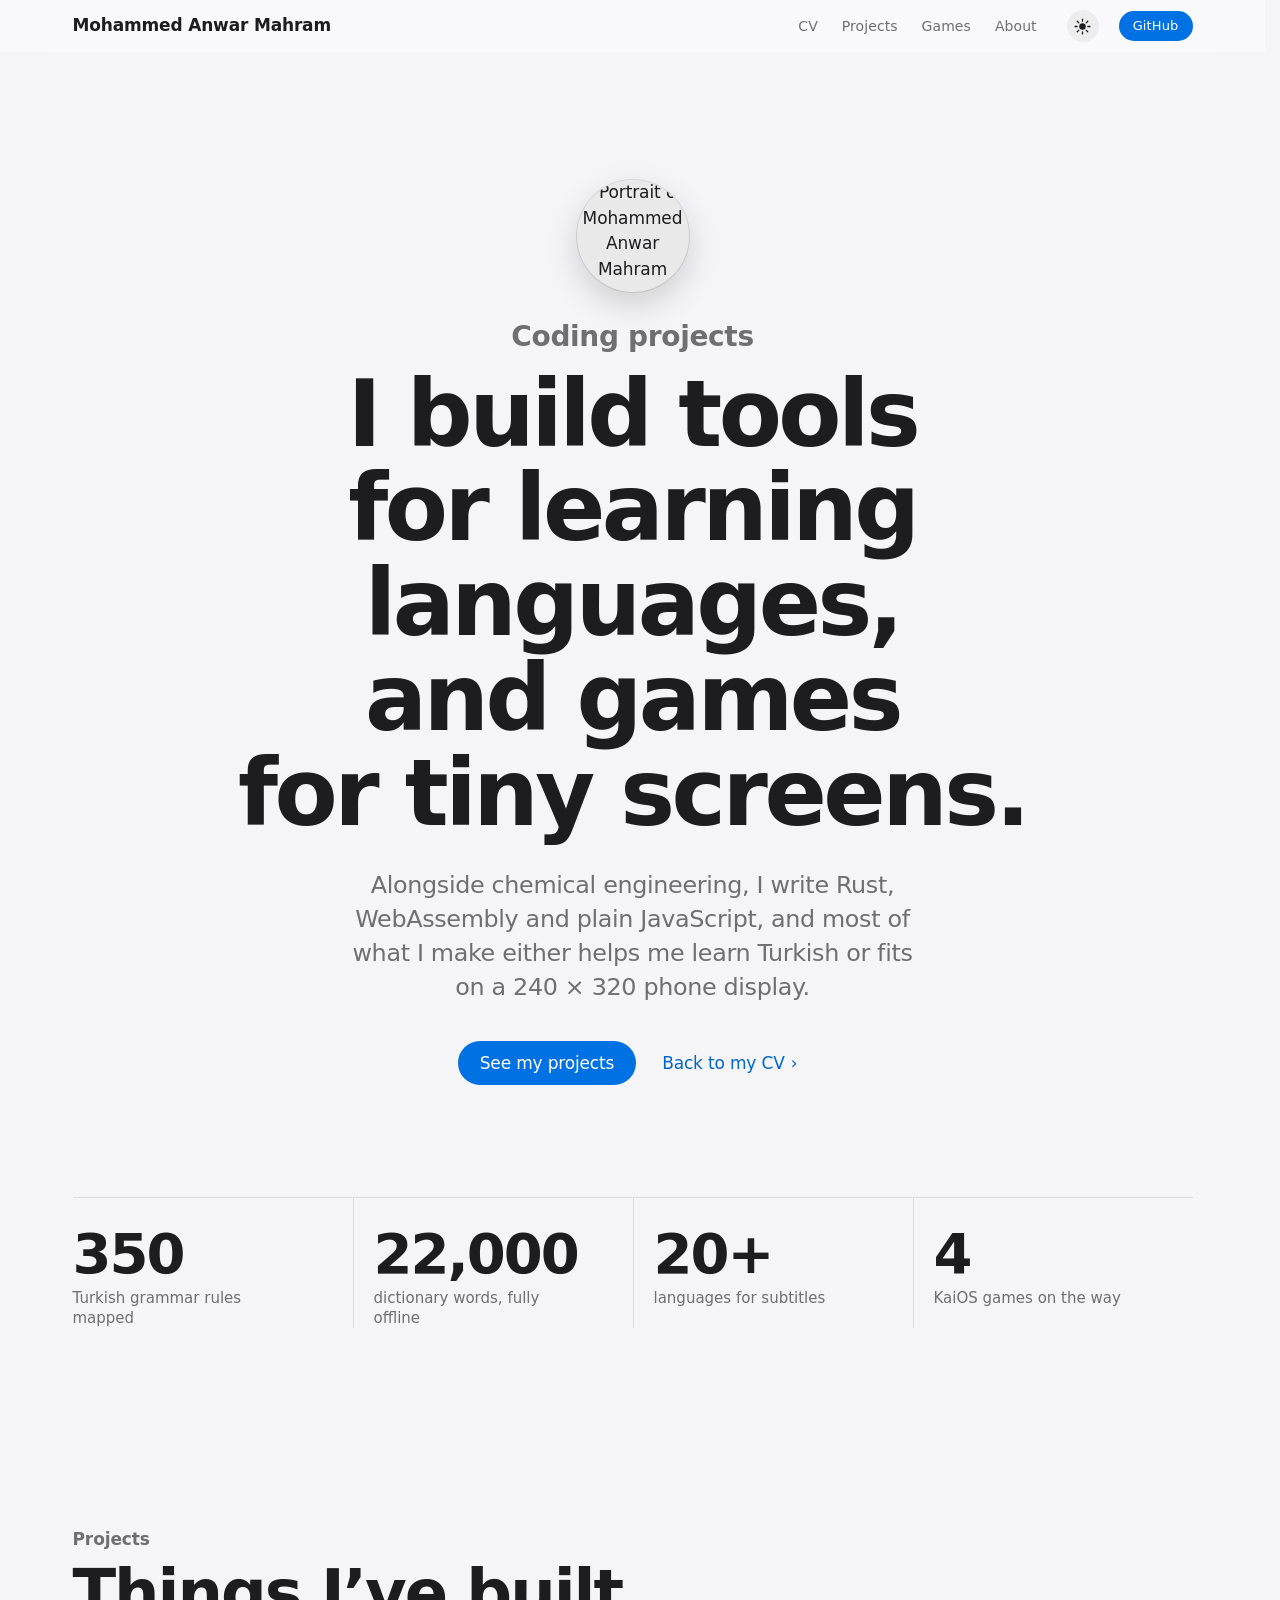
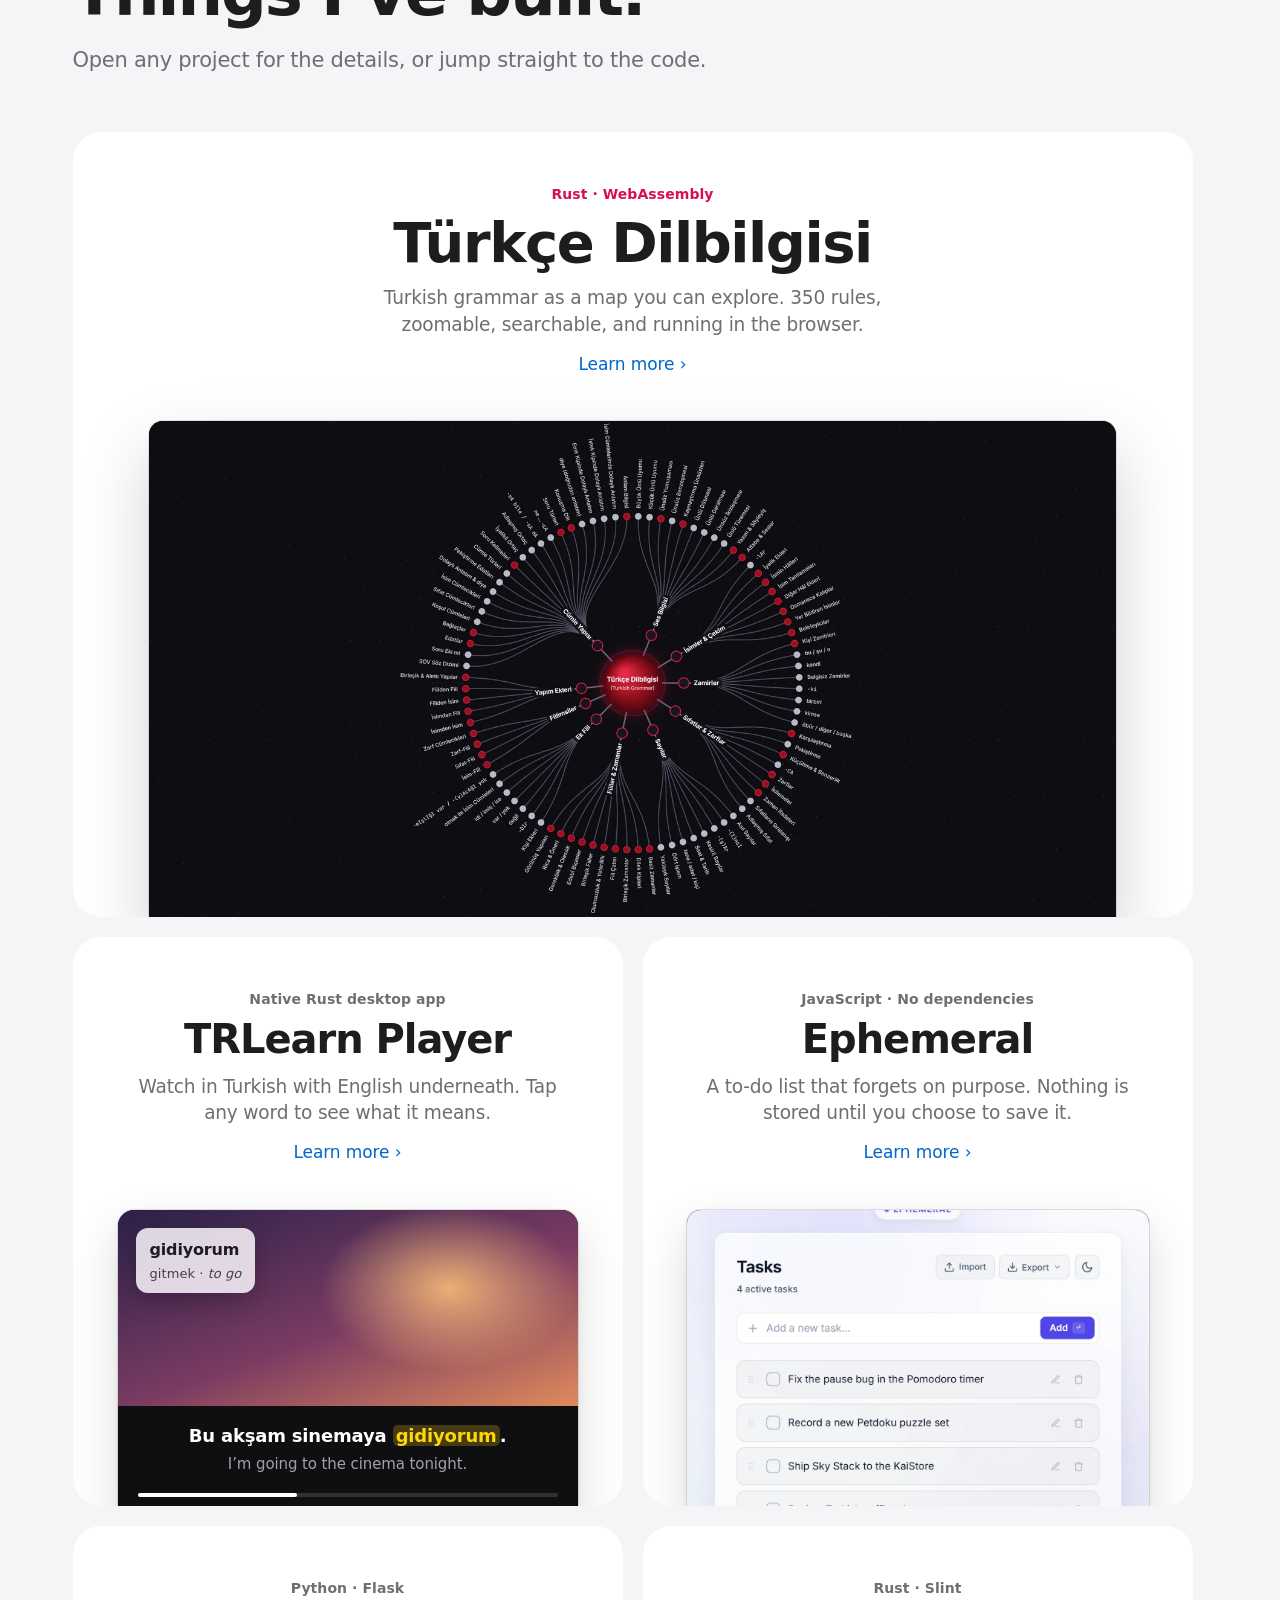
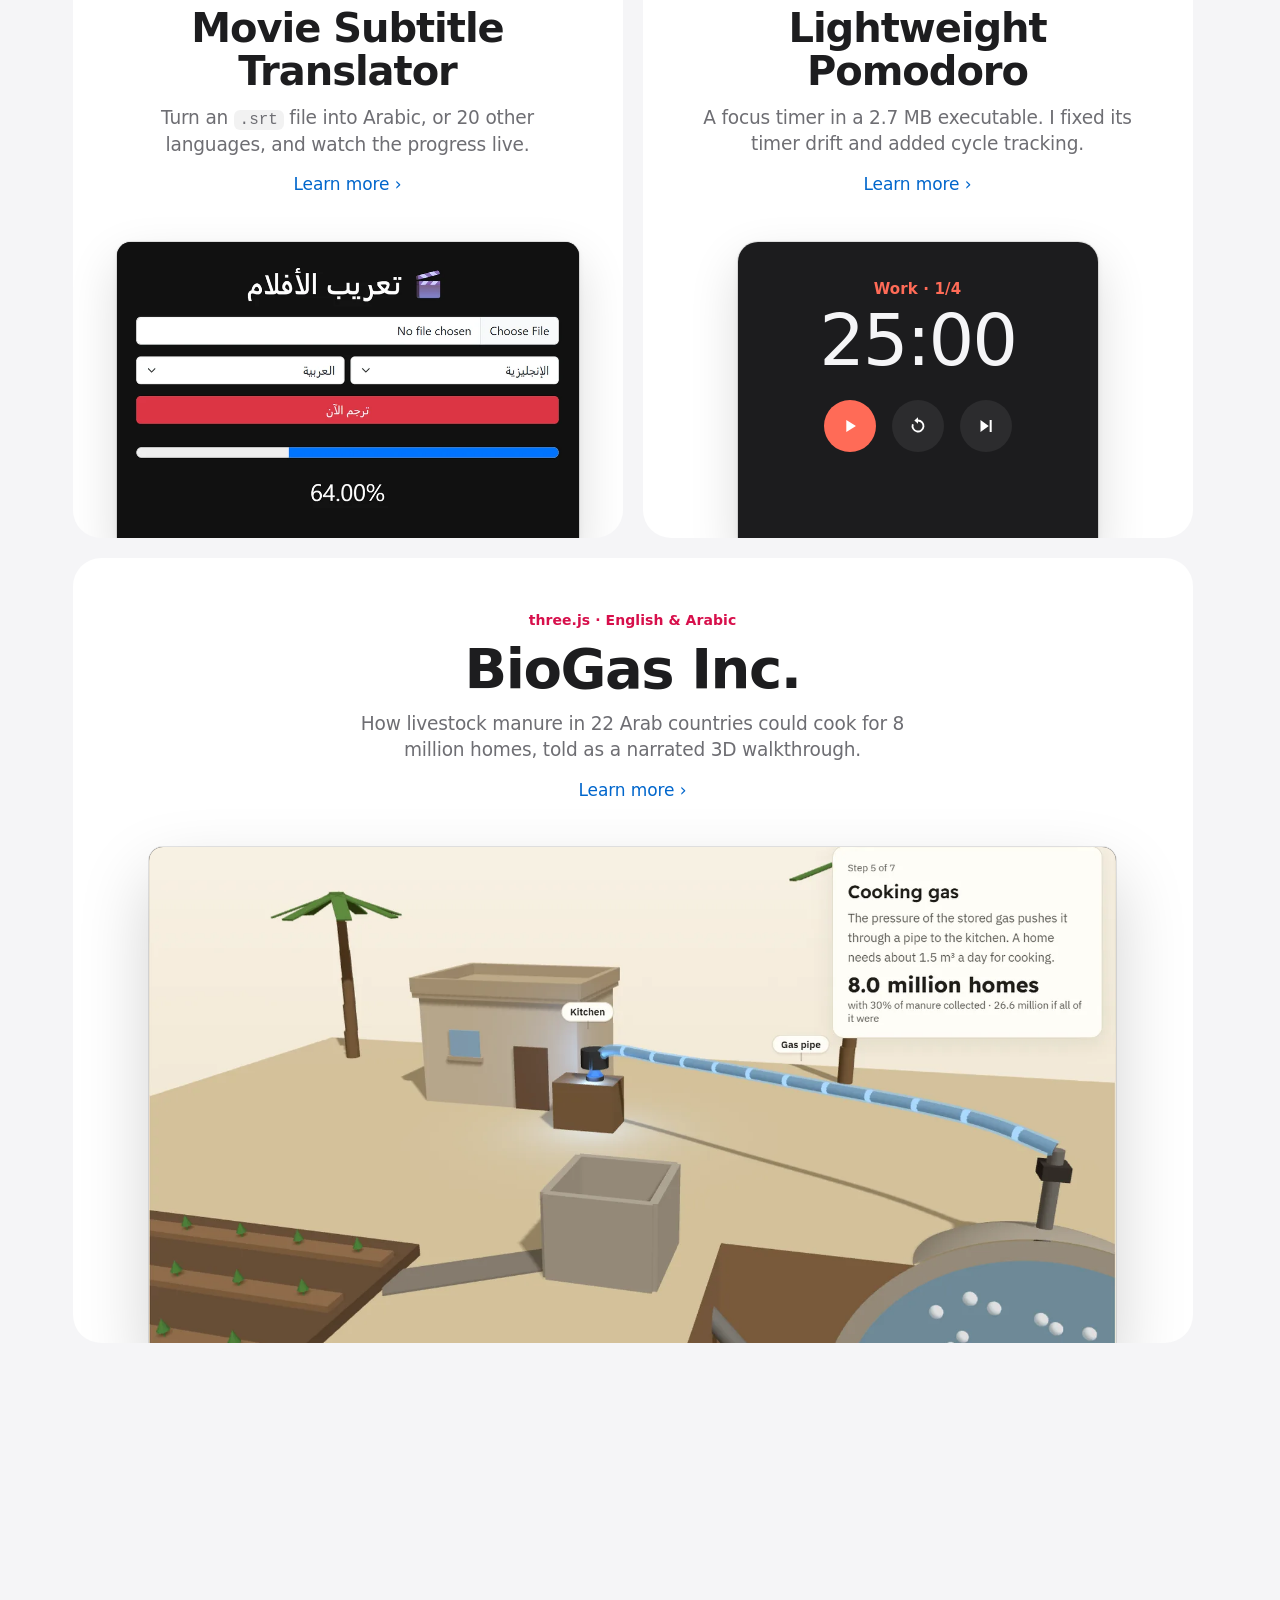
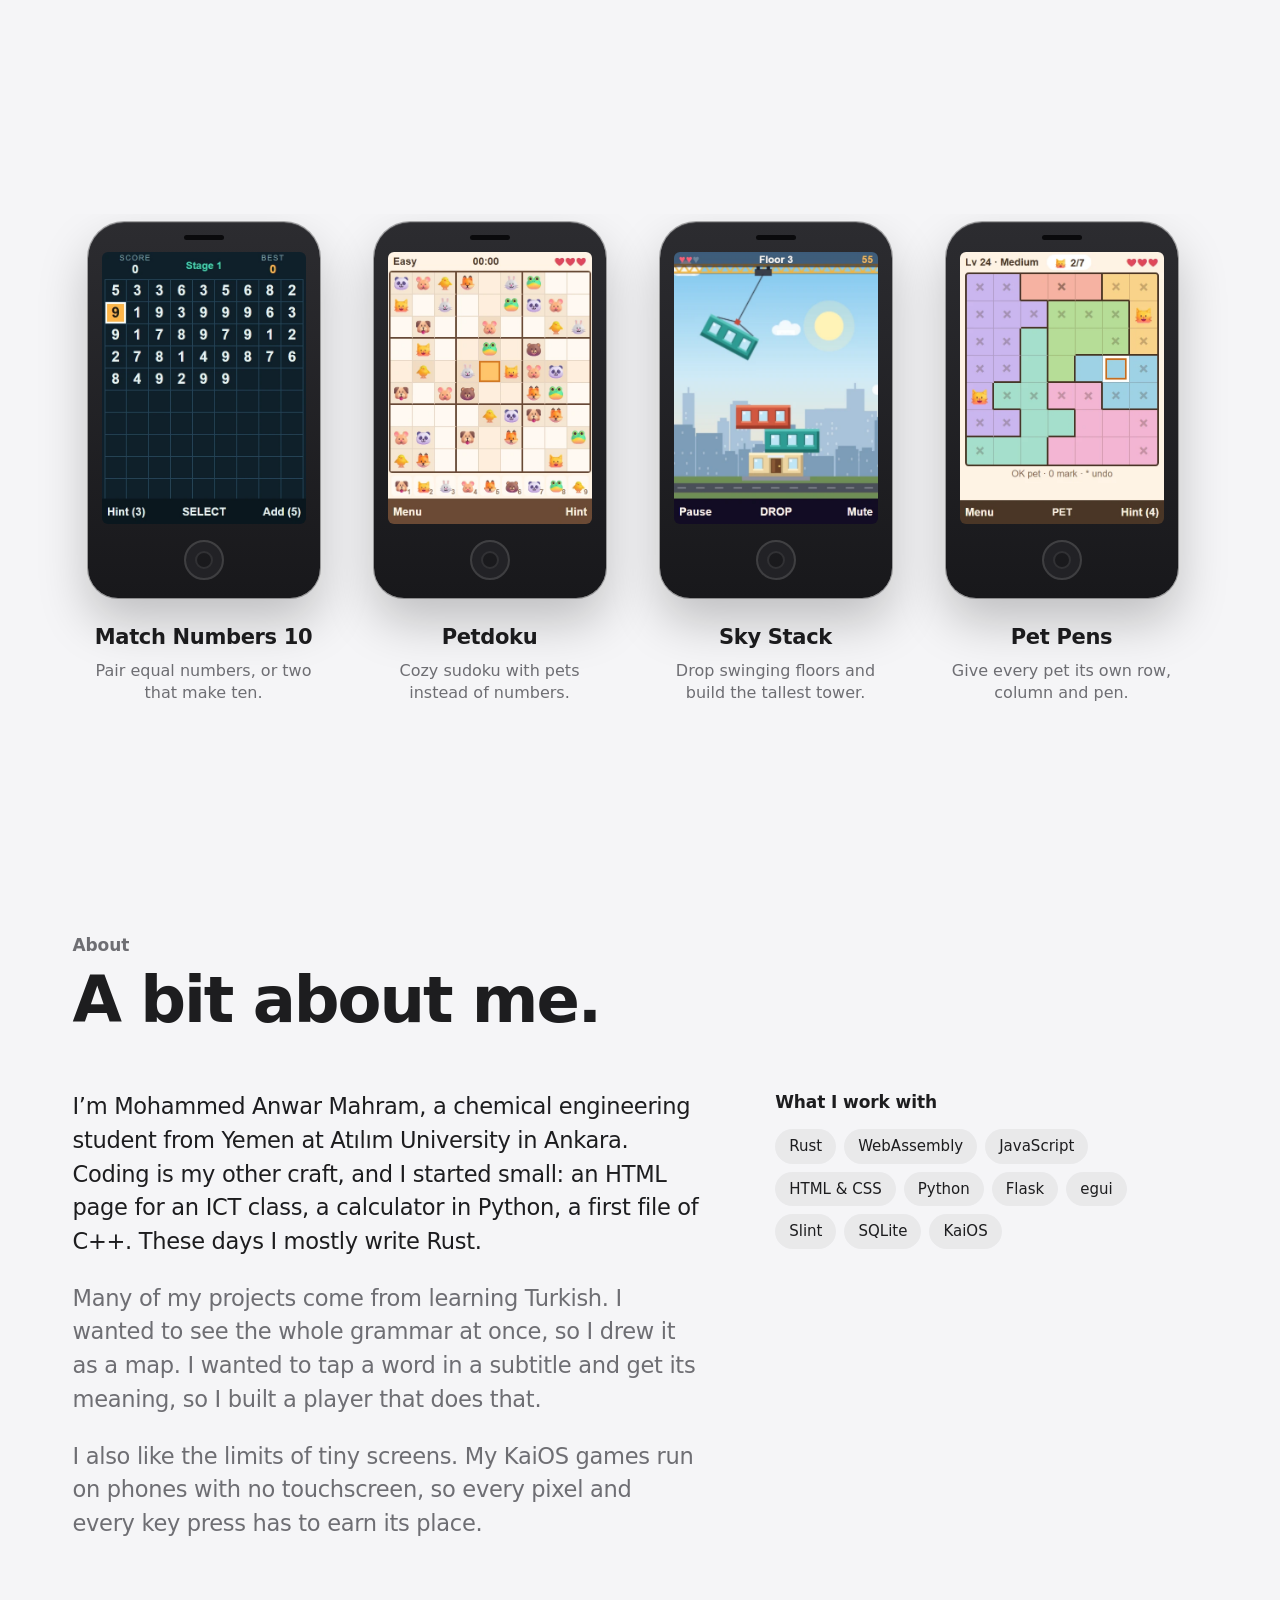
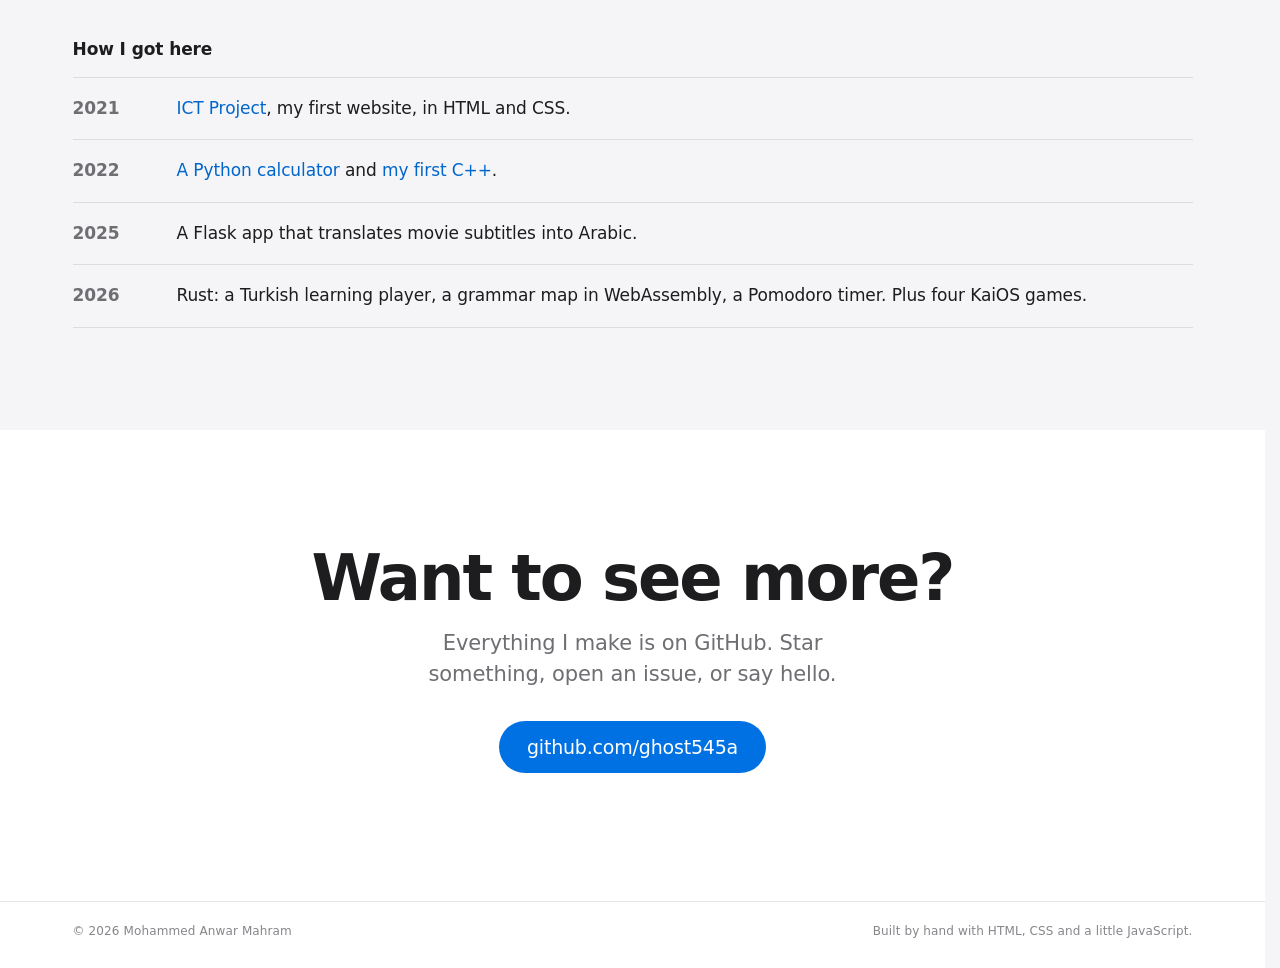
==== commit 7c1a3e1d: "Phone: top bar fits one line at 360px (short name, fewer links) The bar was 453-472px wide, so phone" ====
--- a/coding.html
+++ b/coding.html
@@ -13,7 +13,7 @@
   <meta property="og:image" content="https://ghost545a.github.io/assets/turkce-map.webp">
   <meta property="og:type" content="website">
   <link rel="icon" href="favicon.svg" type="image/svg+xml">
-  <link rel="stylesheet" href="styles.css?v=f626289e">
+  <link rel="stylesheet" href="styles.css?v=2c7863a4">
   <script>document.documentElement.classList.add('js');try{var t=localStorage.getItem('theme');if(t==='light'||t==='dark')document.documentElement.setAttribute('data-theme',t);}catch(e){}</script>
 </head>
 <body>
@@ -29,7 +29,7 @@
             <li><a href="./">CV</a></li>
             <li><a href="#work" data-section="work">Projects</a></li>
             <li><a href="#games" data-section="games">Games</a></li>
-            <li><a href="#about" data-section="about">About</a></li>
+            <li class="nav-opt"><a href="#about" data-section="about">About</a></li>
           </ul>
         </nav>
         <button class="theme-toggle" id="theme-toggle" type="button" aria-label="Switch to dark mode">
--- a/styles.css
+++ b/styles.css
@@ -1055,3 +1055,17 @@
 
 .cv-span { grid-column: 1 / -1; }
 .cv-note { margin-top: 14px; font-size: 0.9375rem; color: var(--text-2); }
+
+/* ==========================================================================
+   Phone-only fixes (nothing here applies on a PC-width screen)
+   ========================================================================== */
+@media (max-width: 600px) {
+  /* The bar must fit one line at 360px, or phones zoom the whole page out. */
+  .nav-inner { gap: 6px; }
+  .nav-name { font-size: 0; flex: none; }
+  .nav-name::after { content: "Mohammed"; font-size: 1rem; letter-spacing: -0.01em; }
+  .nav-links { gap: 0; min-width: 0; }
+  .nav-links a { padding: 9px 7px; }
+  .nav-name { padding-block: 8px; }
+  .theme-toggle { flex: none; width: 36px; height: 36px; }
+}
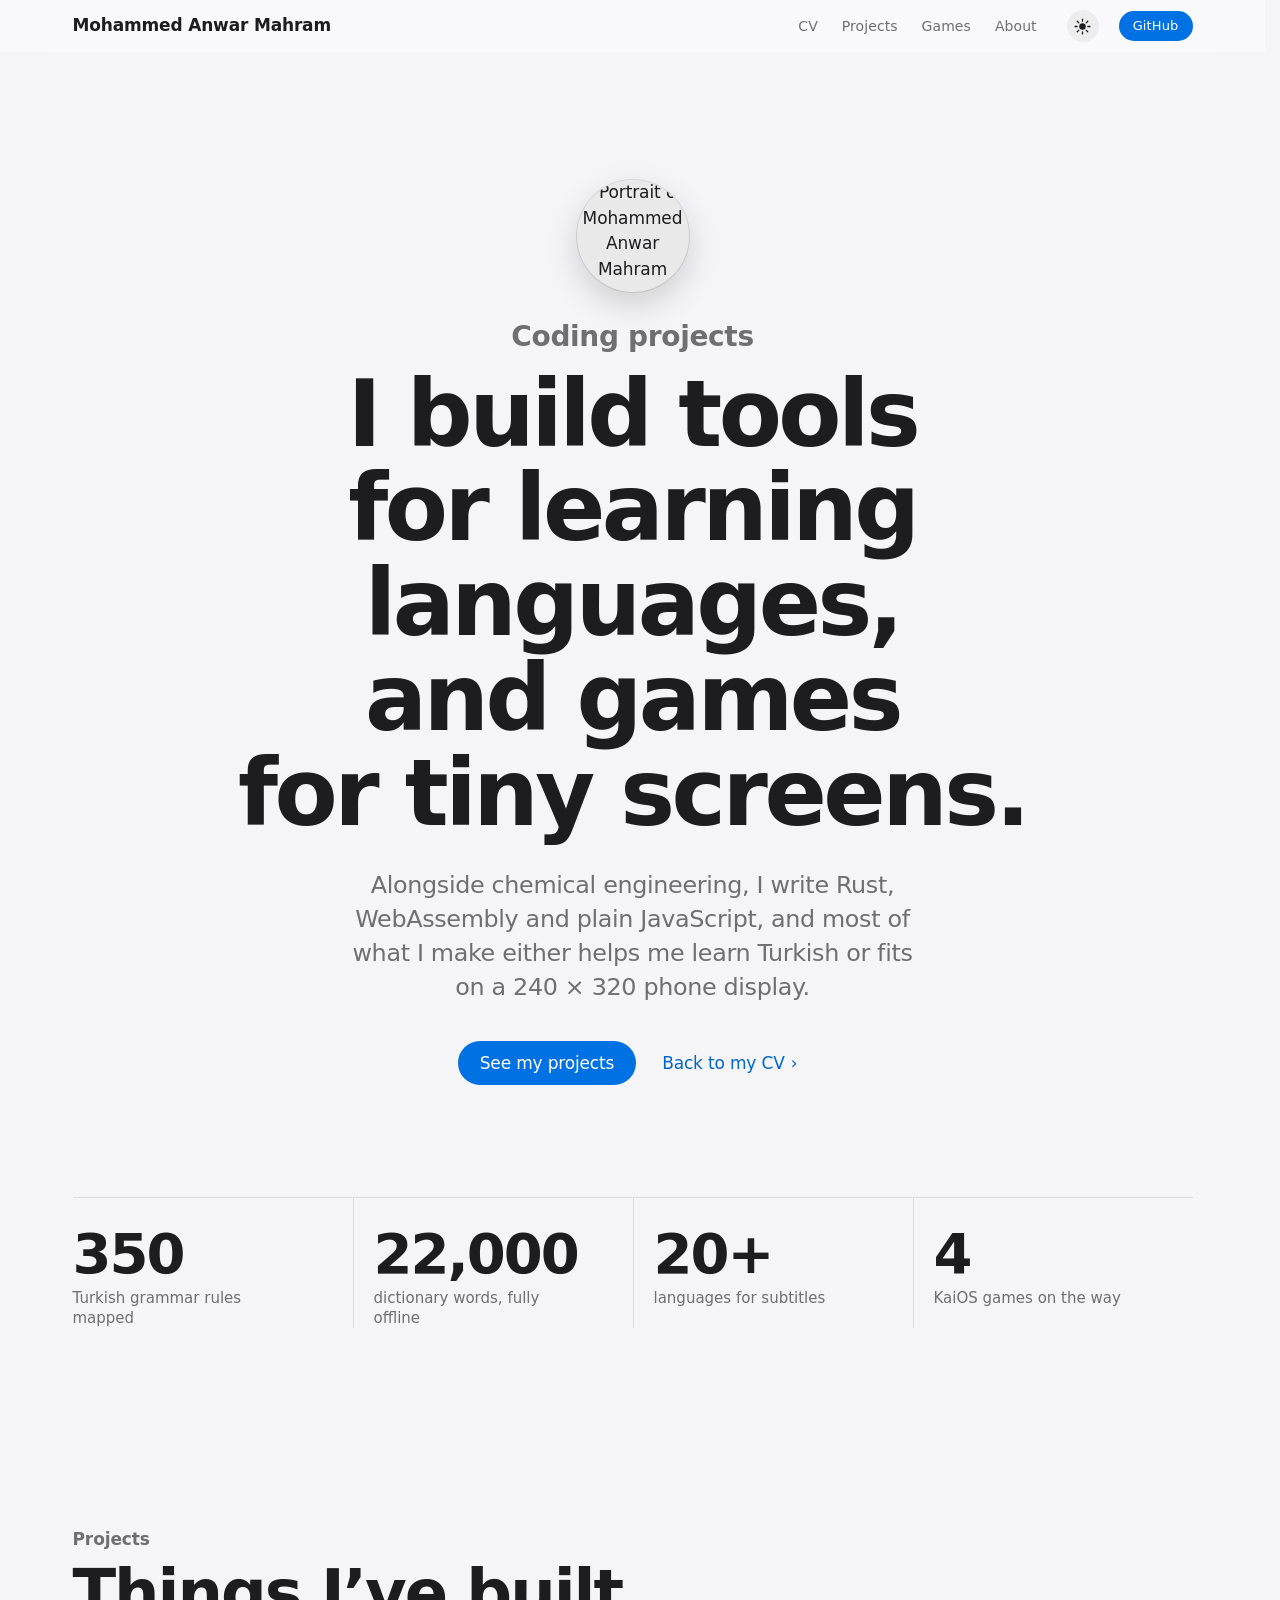
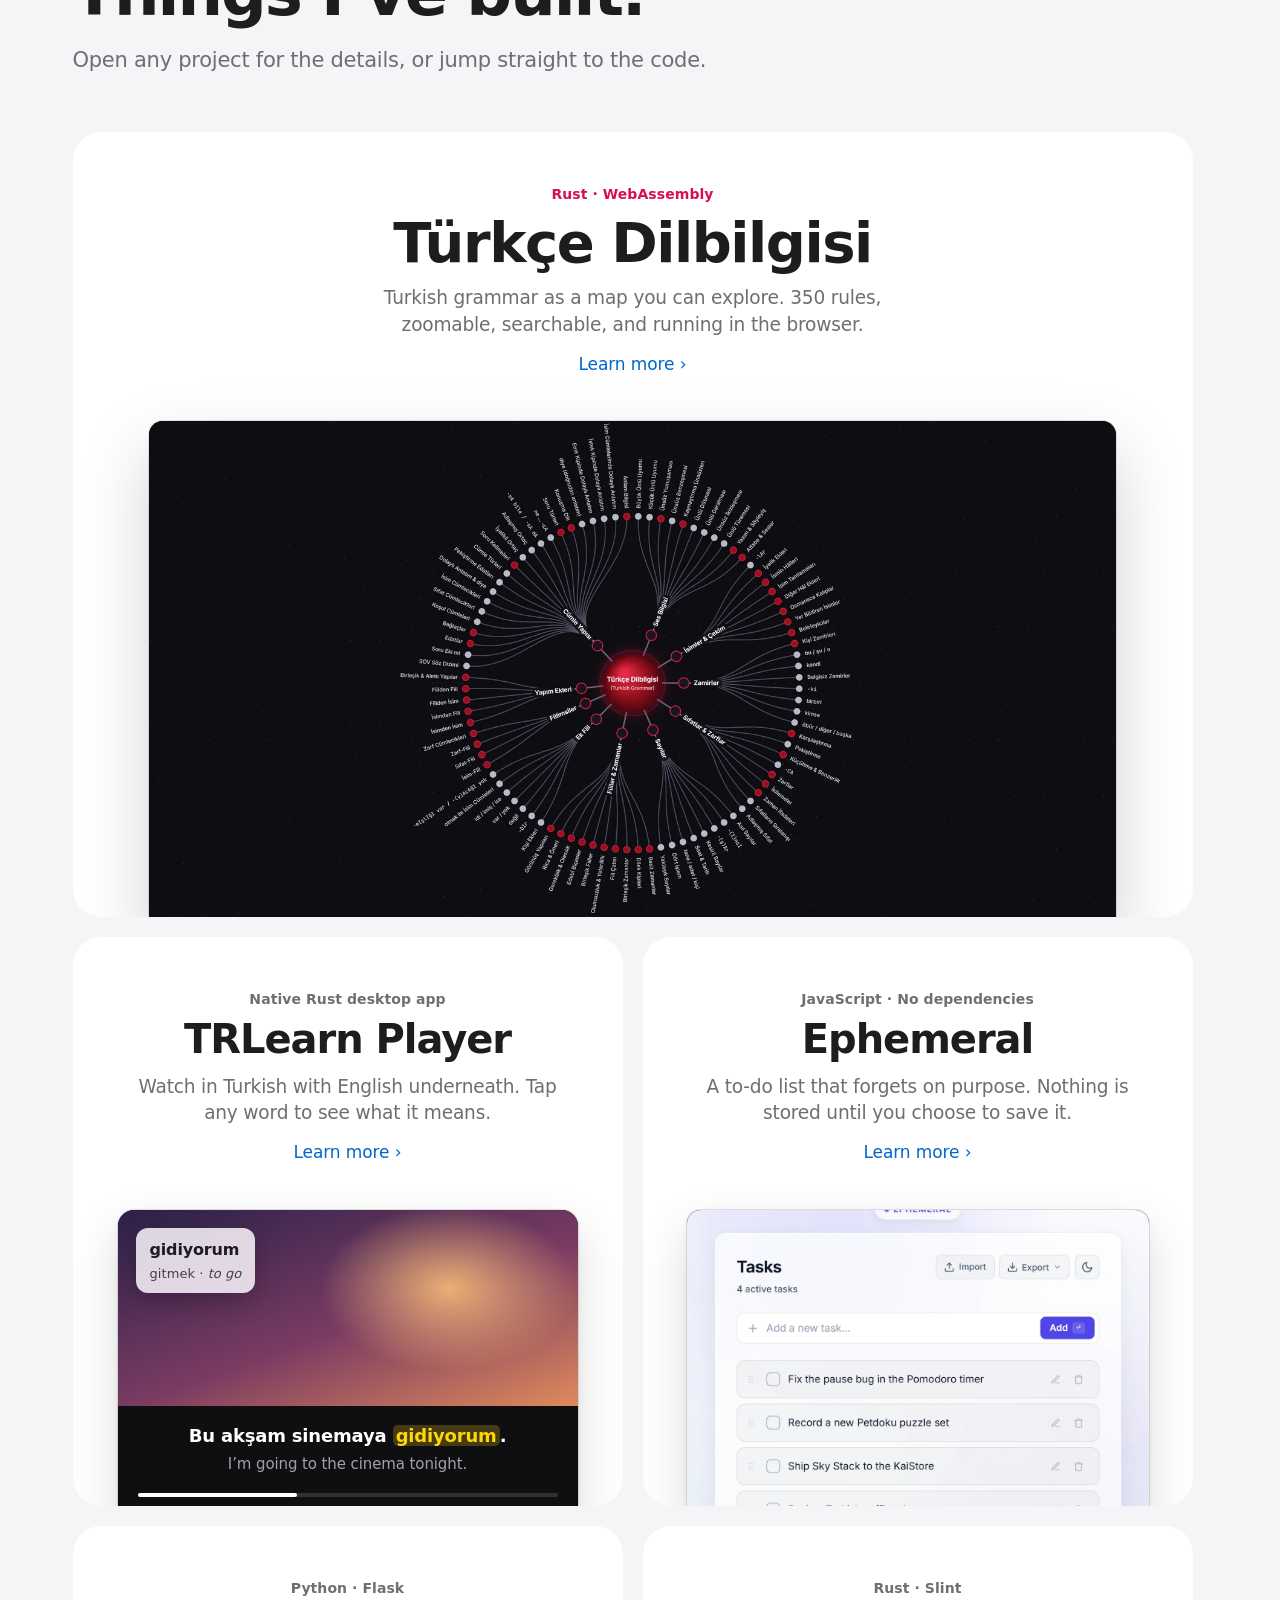
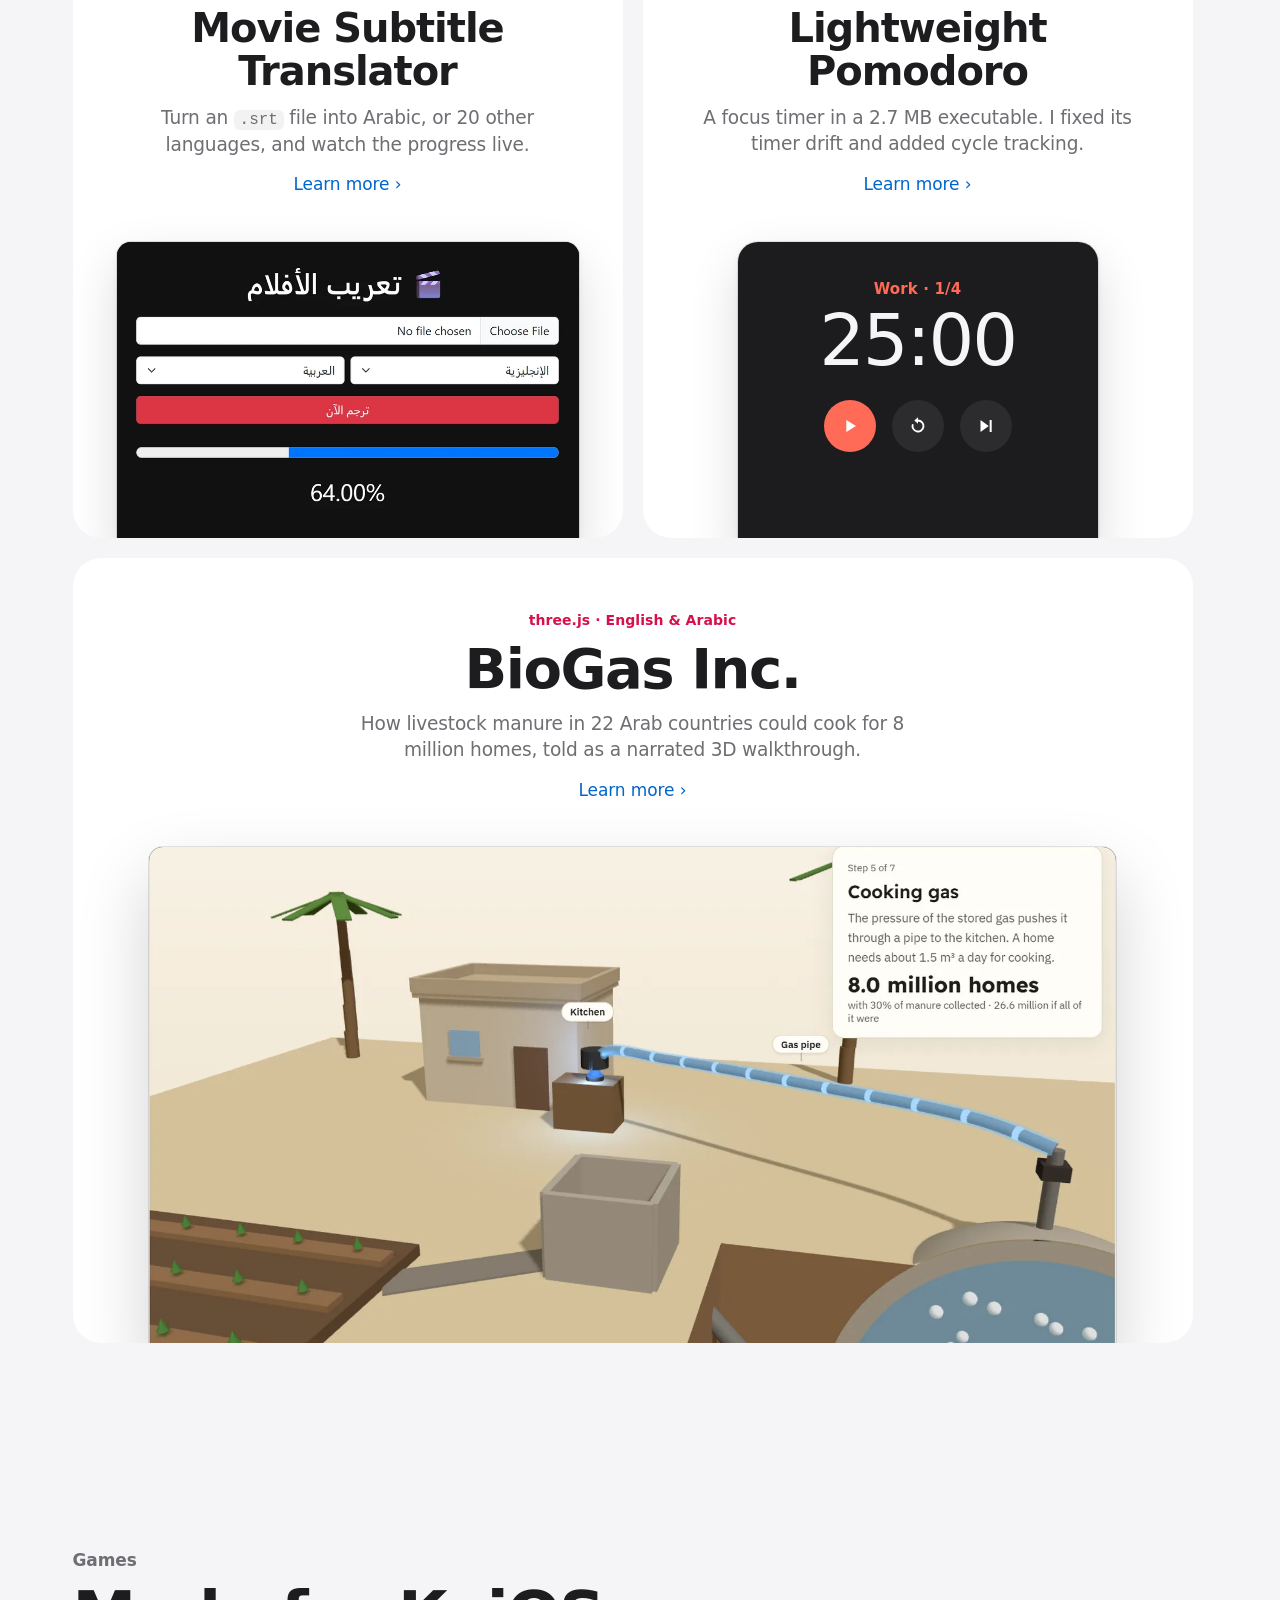
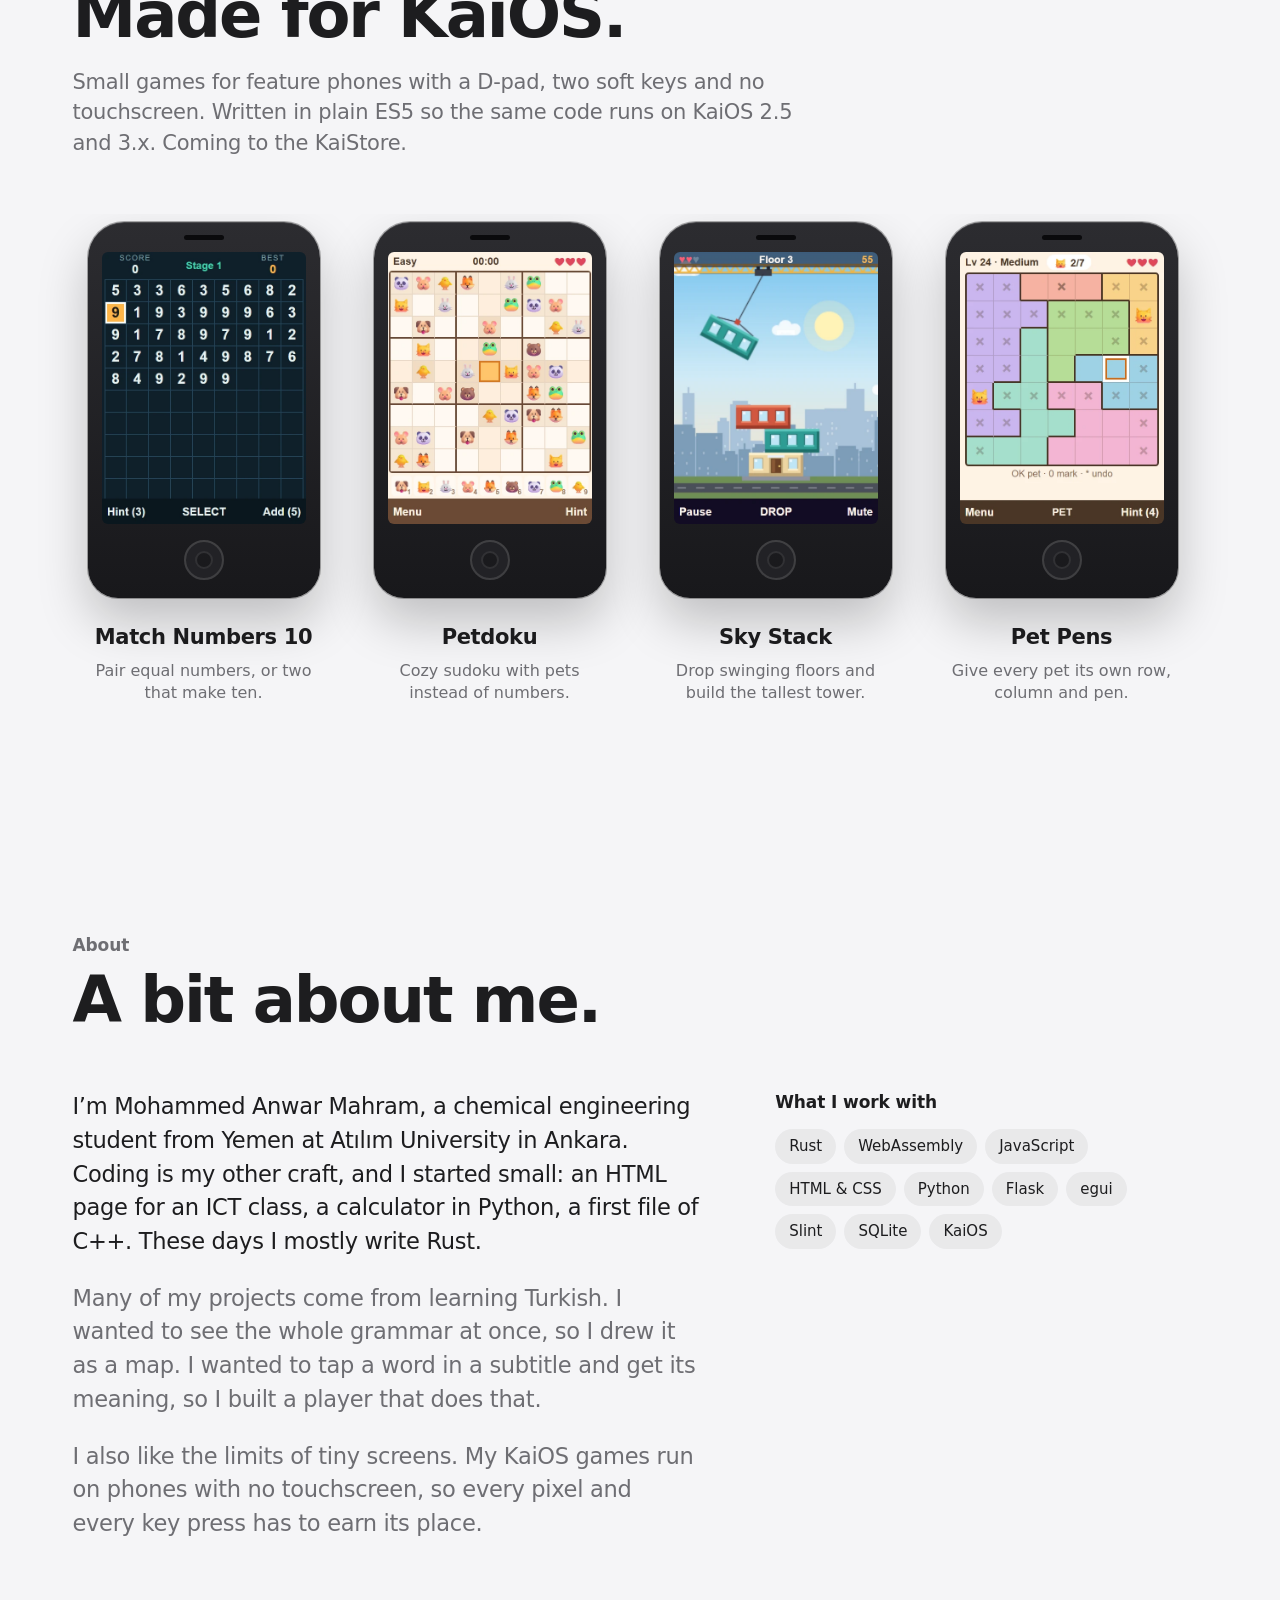
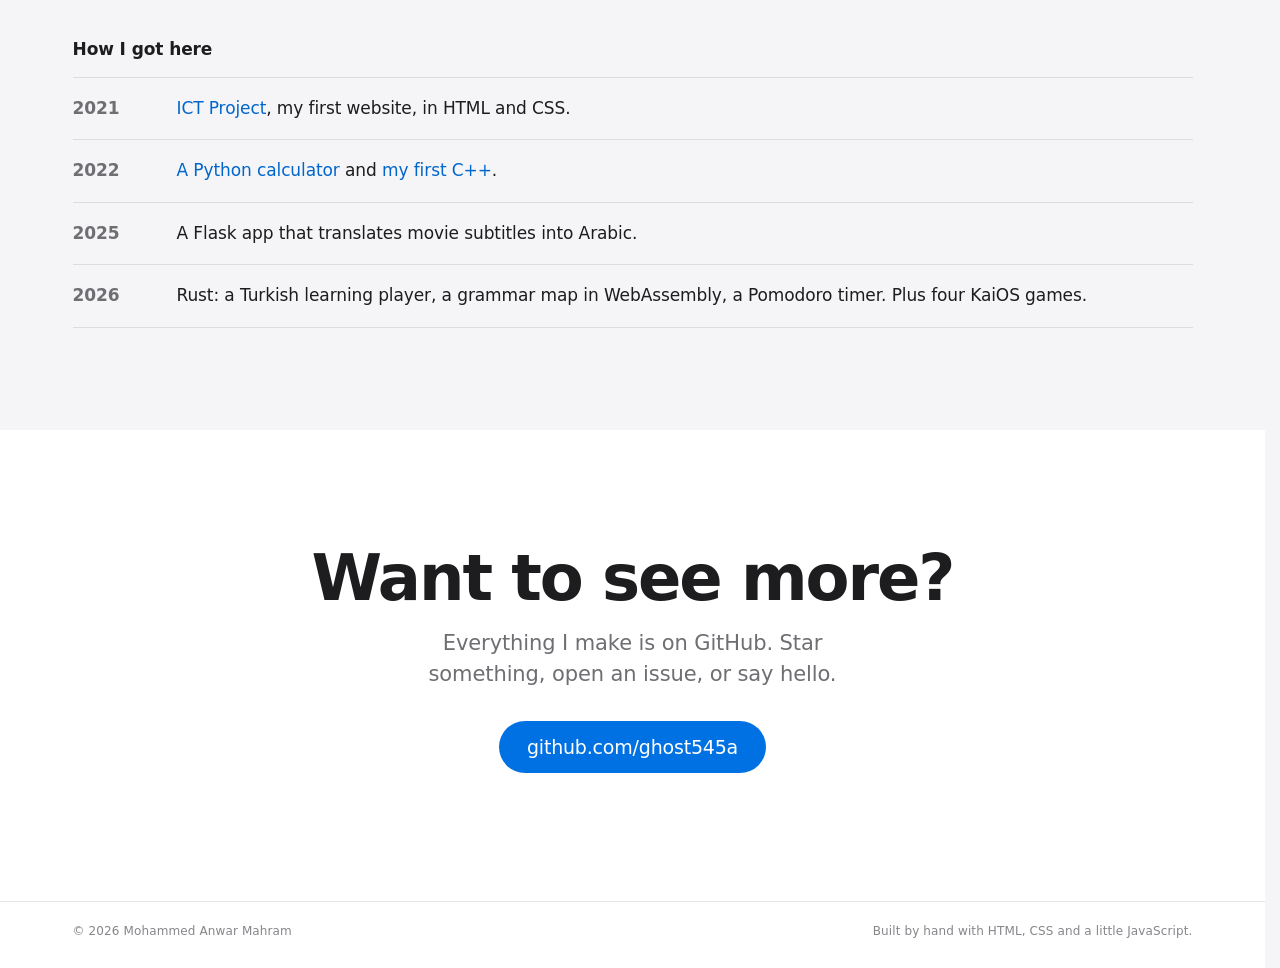
==== commit b6f48cc1: "Add internships and the skills they built; fix in-between nav widths - Experience: City Plus Pharma " ====
--- a/coding.html
+++ b/coding.html
@@ -13,7 +13,7 @@
   <meta property="og:image" content="https://ghost545a.github.io/assets/turkce-map.webp">
   <meta property="og:type" content="website">
   <link rel="icon" href="favicon.svg" type="image/svg+xml">
-  <link rel="stylesheet" href="styles.css?v=2c7863a4">
+  <link rel="stylesheet" href="styles.css?v=c695ddd1">
   <script>document.documentElement.classList.add('js');try{var t=localStorage.getItem('theme');if(t==='light'||t==='dark')document.documentElement.setAttribute('data-theme',t);}catch(e){}</script>
 </head>
 <body>
--- a/styles.css
+++ b/styles.css
@@ -930,7 +930,7 @@
    ========================================================================== */
 
 /* Keep the bar short on phones: Research, Projects and Coding stay. */
-@media (max-width: 600px) { .nav-links .nav-opt { display: none; } }
+@media (max-width: 780px) { .nav-links .nav-opt { display: none; } }
 
 /* Mock: simplified PTA process flow, read top to bottom */
 .mock-pfd {
@@ -1059,8 +1059,8 @@
 /* ==========================================================================
    Phone-only fixes (nothing here applies on a PC-width screen)
    ========================================================================== */
-@media (max-width: 600px) {
-  /* The bar must fit one line at 360px, or phones zoom the whole page out. */
+@media (max-width: 780px) {
+  /* The bar must fit one line from 360px to 780px, or the page scrolls sideways. */
   .nav-inner { gap: 6px; }
   .nav-name { font-size: 0; flex: none; }
   .nav-name::after { content: "Mohammed"; font-size: 1rem; letter-spacing: -0.01em; }
@@ -1069,3 +1069,13 @@
   .nav-name { padding-block: 8px; }
   .theme-toggle { flex: none; width: 36px; height: 36px; }
 }
+
+/* Internship entries: title line, then date and a short description */
+.tl-when { display: block; margin-top: 4px; font-size: 0.9375rem; color: var(--text-3); }
+.tl-detail { display: block; margin-top: 8px; color: var(--text-2); max-width: 44rem; }
+
+/* "Experience" joins the bar only where there is room for it */
+@media (max-width: 900px) { .nav-links .nav-wide { display: none; } }
+@media (max-width: 359px) { .nav-links a { padding-inline: 4px; } .nav-inner { gap: 4px; } }
+/* Phones: year above each entry, so the text gets the full width */
+@media (max-width: 600px) { .cv-list li { grid-template-columns: minmax(0, 1fr); gap: 4px; } }
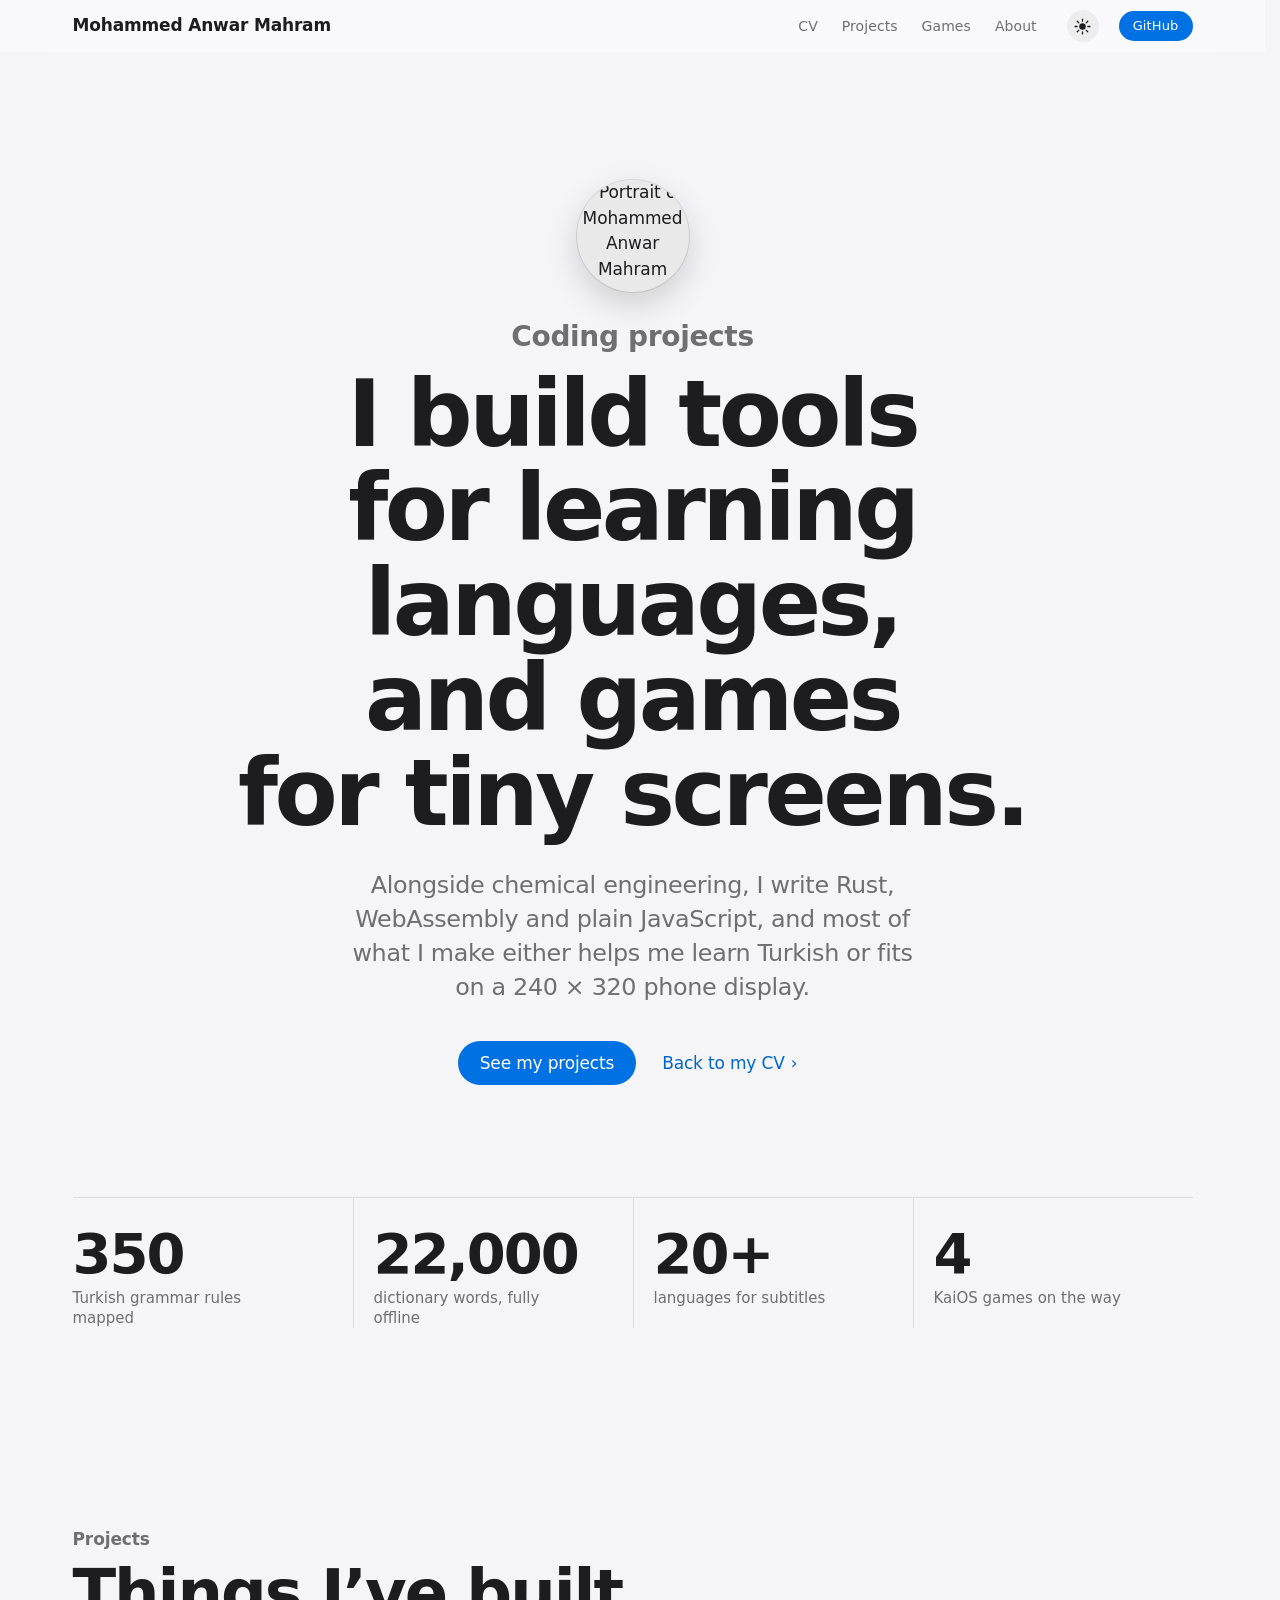
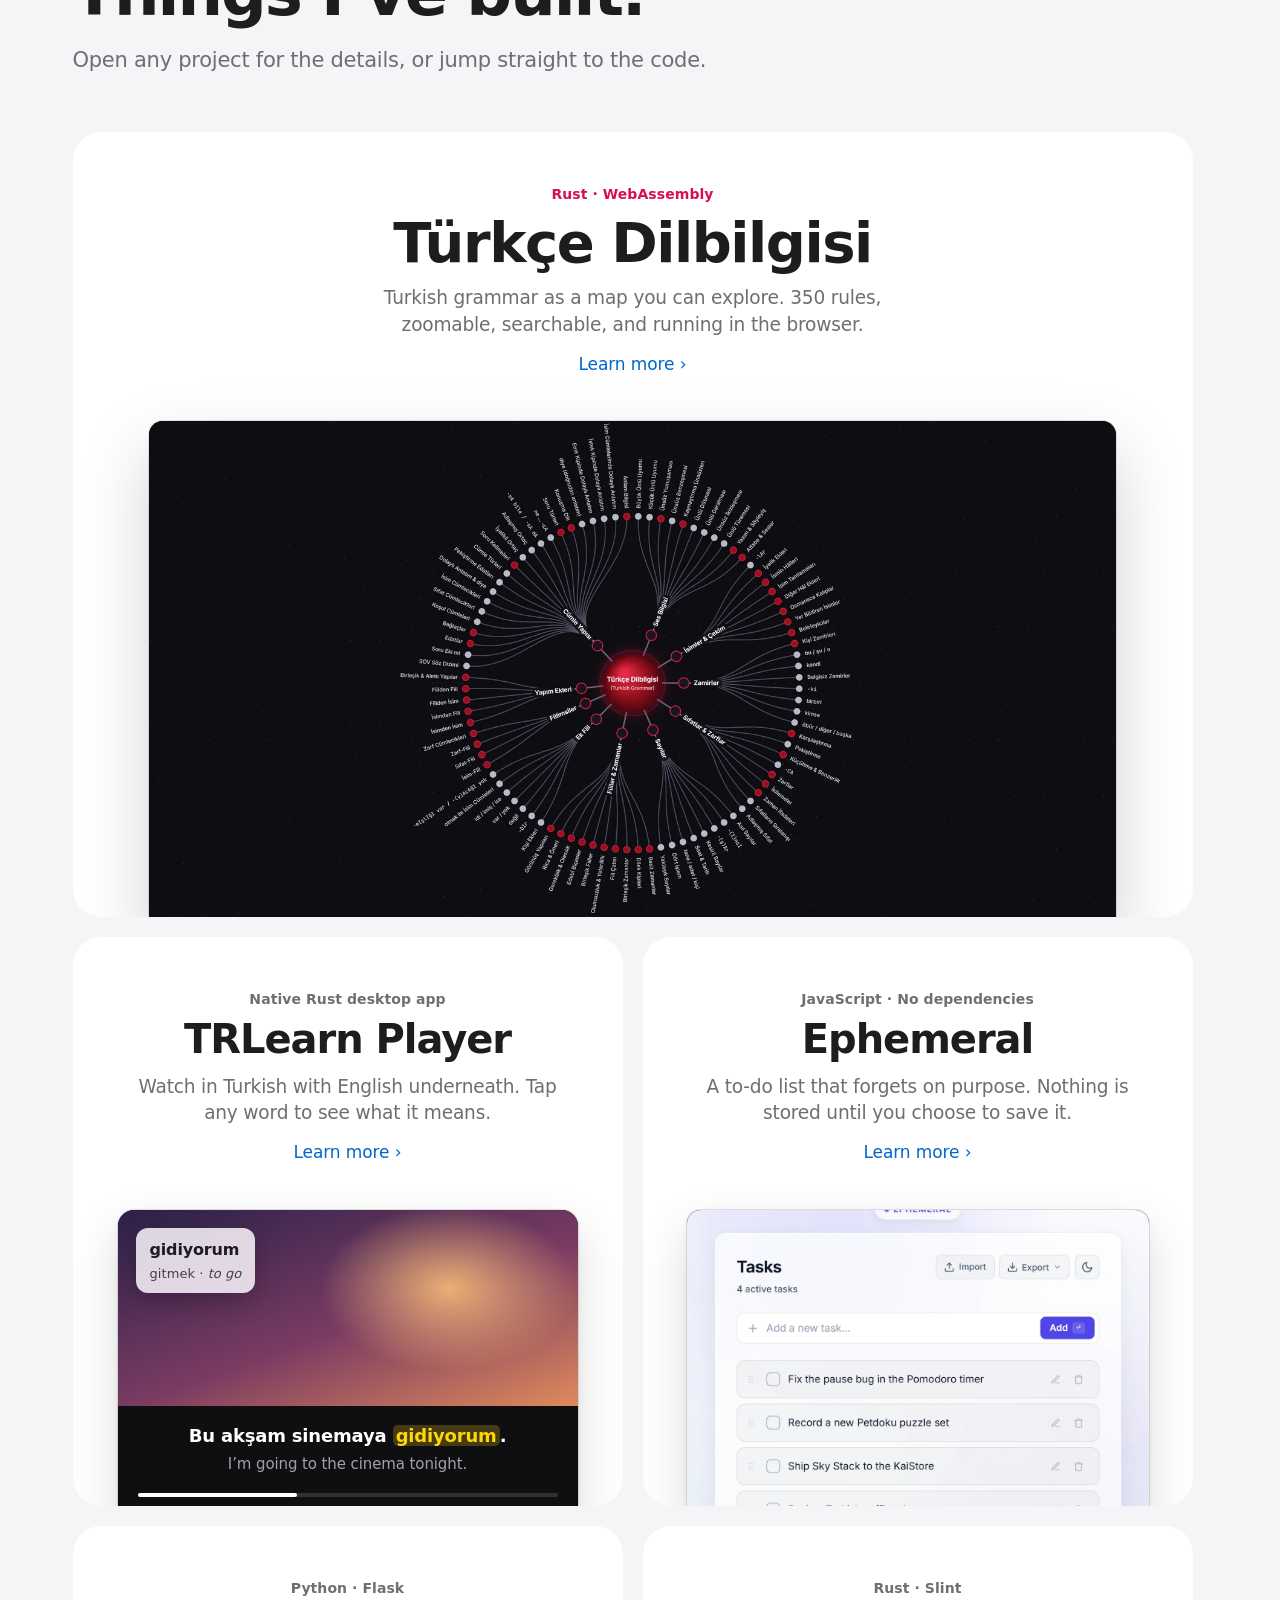
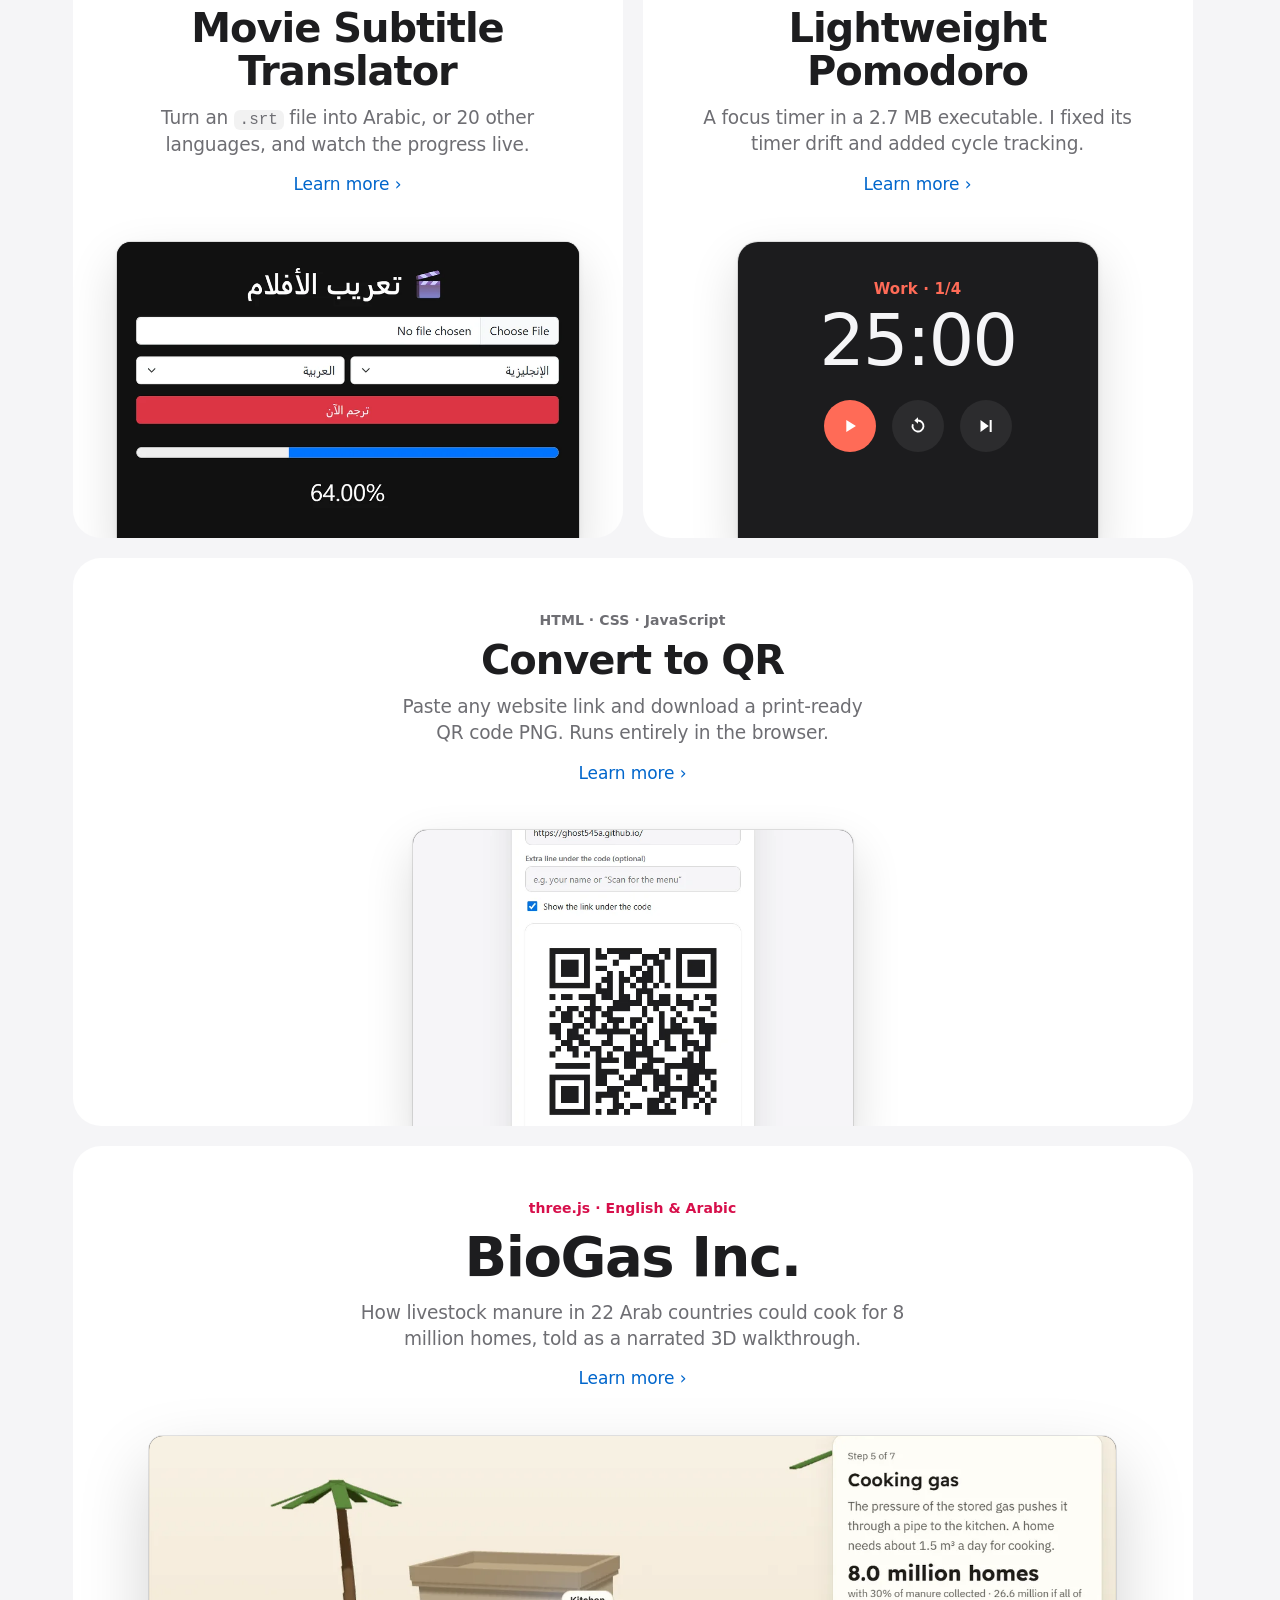
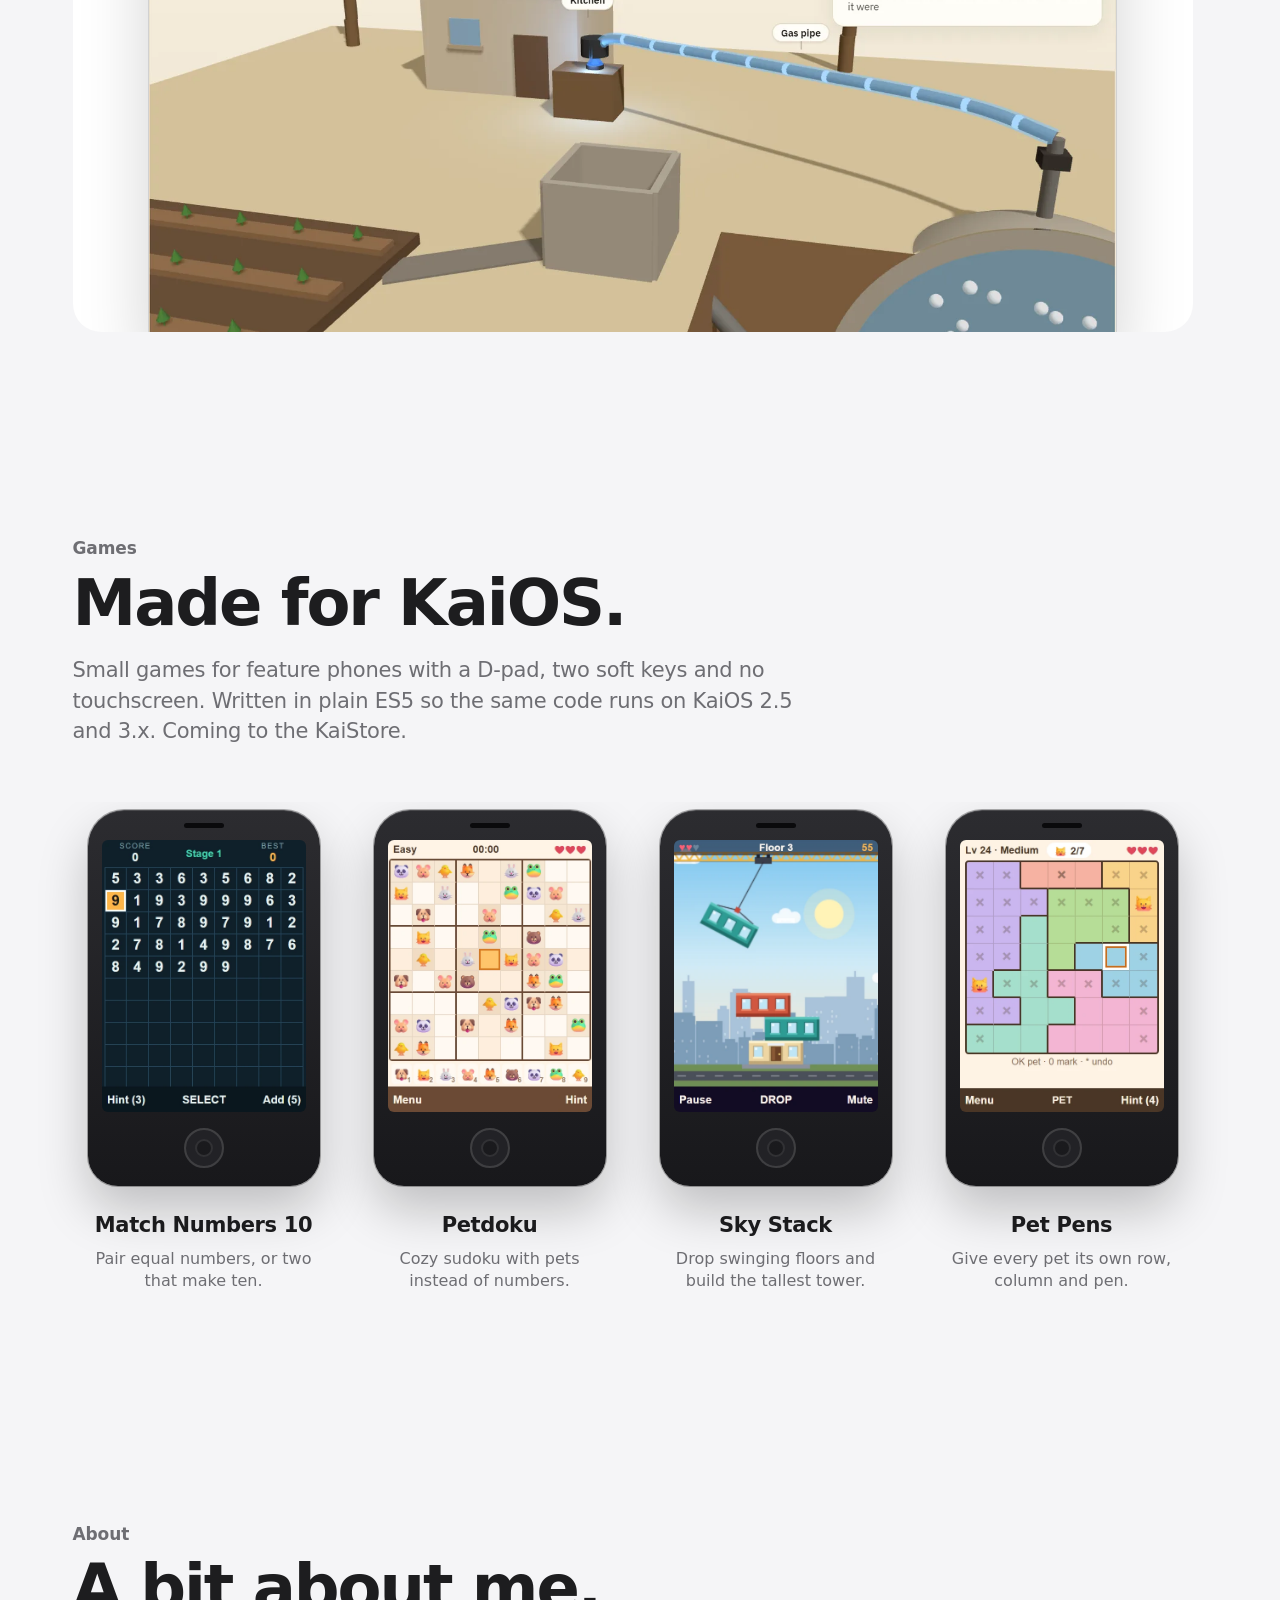
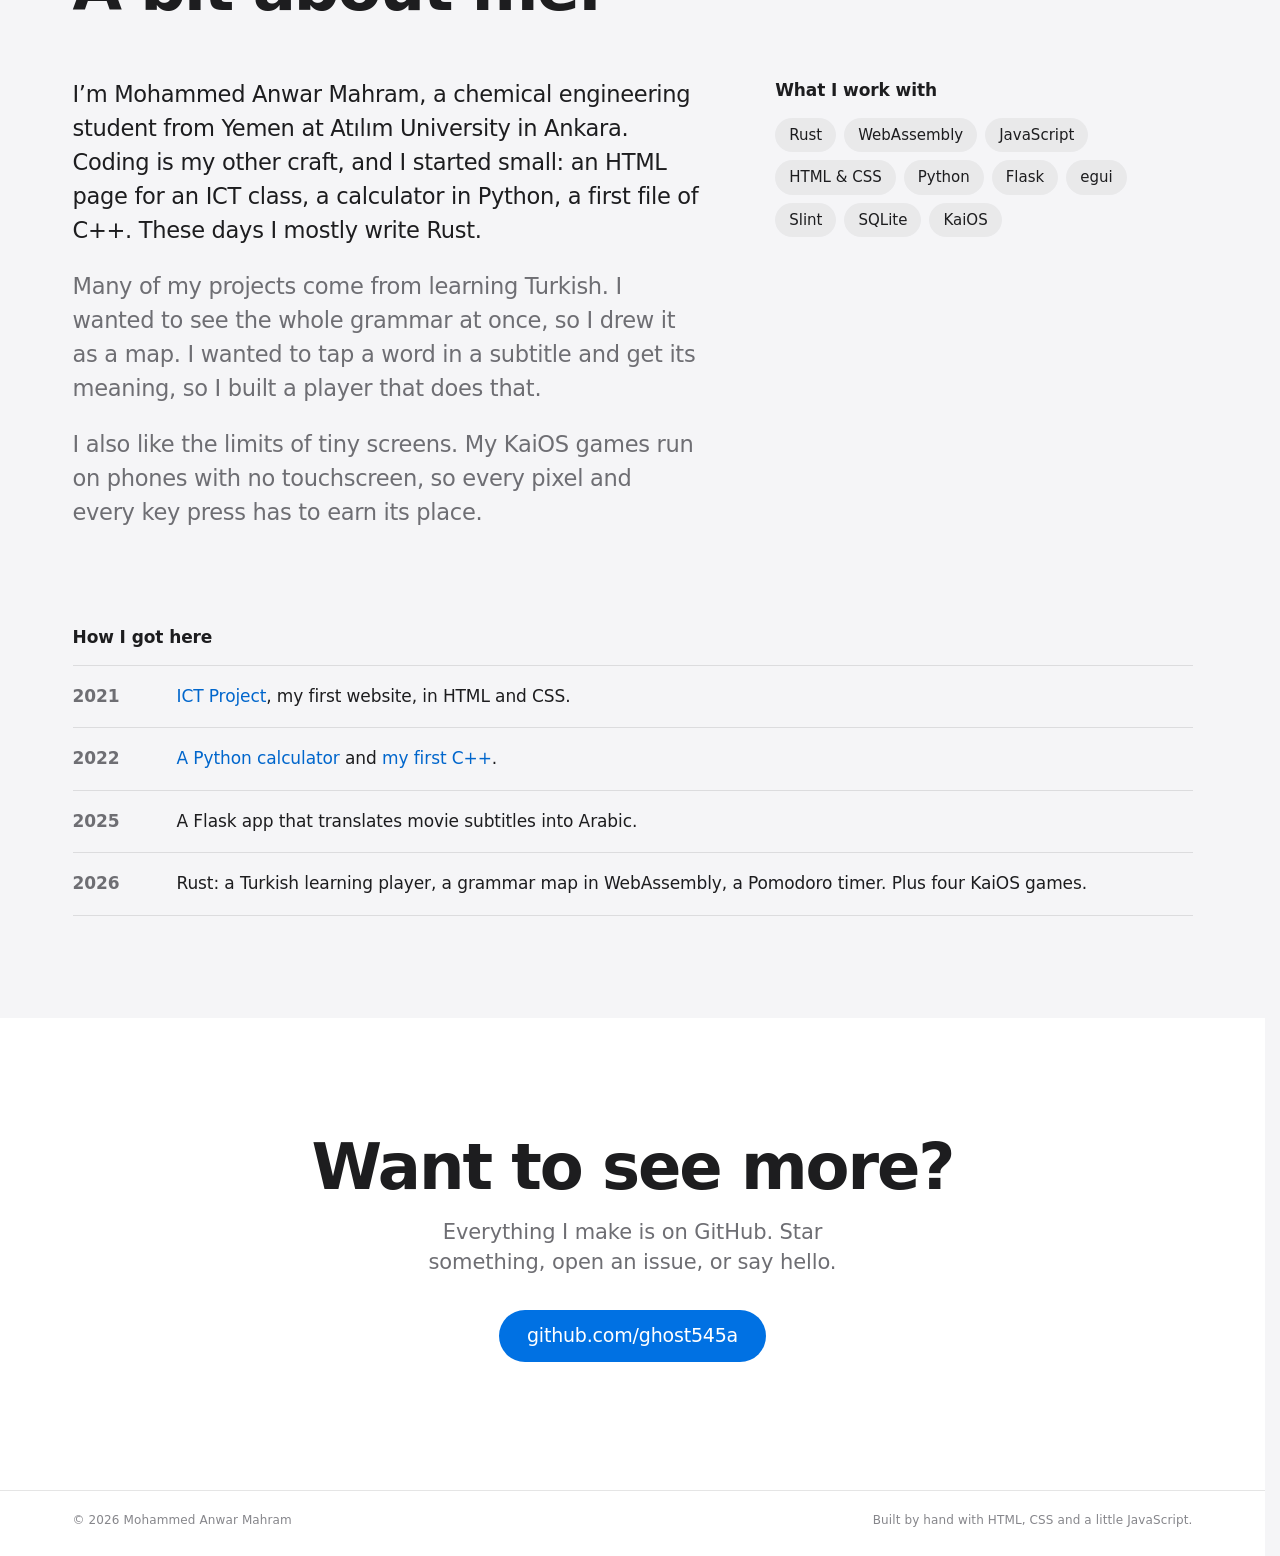
==== commit ebee28bb: "Add Convert to QR to the coding projects Full-width tile with light and dark screenshots, plus its d" ====
--- a/coding.html
+++ b/coding.html
@@ -13,7 +13,7 @@
   <meta property="og:image" content="https://ghost545a.github.io/assets/turkce-map.webp">
   <meta property="og:type" content="website">
   <link rel="icon" href="favicon.svg" type="image/svg+xml">
-  <link rel="stylesheet" href="styles.css?v=c695ddd1">
+  <link rel="stylesheet" href="styles.css?v=69ca469f">
   <script>document.documentElement.classList.add('js');try{var t=localStorage.getItem('theme');if(t==='light'||t==='dark')document.documentElement.setAttribute('data-theme',t);}catch(e){}</script>
 </head>
 <body>
@@ -167,6 +167,24 @@
                     <span class="mt-btn"><svg viewBox="0 0 24 24"><path d="M12 5a7 7 0 1 1-6.6 4.7l1.9.6A5 5 0 1 0 12 7v2.5L8 6l4-3.5z"/></svg></span>
                     <span class="mt-btn"><svg viewBox="0 0 24 24"><path d="M6 5.5v13l9-6.5zM16 5.5h2.2v13H16z"/></svg></span>
                   </div>
+                </div>
+              </div>
+            </a>
+
+            <!-- Convert to QR -->
+            <a class="tile tile-wide reveal" href="https://ghost545a.github.io/convert-to-qr/" data-sheet="convertqr">
+              <div class="tile-copy">
+                <p class="tile-eyebrow">HTML · CSS · JavaScript</p>
+                <h3 class="tile-title">Convert to QR</h3>
+                <p class="tile-text">Paste any website link and download a print-ready QR code PNG. Runs entirely in the browser.</p>
+                <span class="tile-more">Learn more <span aria-hidden="true">›</span></span>
+              </div>
+              <div class="tile-visual">
+                <div class="shot shot-window">
+                  <picture>
+                    <source srcset="assets/convert-to-qr-light.webp" media="(prefers-color-scheme: light)" data-scheme="light">
+                    <img src="assets/convert-to-qr-dark.webp" width="800" height="980" loading="lazy" alt="Convert to QR: a link field, an optional caption field and a QR code for ghost545a.github.io with a Download PNG button.">
+                  </picture>
                 </div>
               </div>
             </a>
@@ -387,6 +405,24 @@
     </div>
   </template>
 
+  <template id="t-convertqr" data-eyebrow="HTML · CSS · JavaScript" data-title="Convert to QR">
+    <figure class="sheet-figure"><picture><source srcset="assets/convert-to-qr-light.webp" media="(prefers-color-scheme: light)" data-scheme="light"><img src="assets/convert-to-qr-dark.webp" width="800" height="980" alt="Convert to QR with a QR code for ghost545a.github.io."></picture></figure>
+    <p class="sheet-lede">A small web tool that turns any website link into a QR code you can download as a PNG. Nothing is sent to a server.</p>
+    <h3>Highlights</h3>
+    <ul class="sheet-list">
+      <li>Type <code>example.com</code> and it adds <code>https://</code> for you; links with Arabic or Turkish letters are encoded so every scanner opens them.</li>
+      <li>Optional caption under the code: the link itself and a line of your own, such as your name.</li>
+      <li>Downloads a 1200px-wide PNG that prints sharply, named after the site.</li>
+      <li>Shareable: <code>?url=…&amp;note=…</code> opens the tool with a code ready to download.</li>
+    </ul>
+    <h3>Built with</h3>
+    <ul class="chips"><li>HTML</li><li>CSS</li><li>JavaScript</li><li>Canvas</li><li>qrcode-generator</li></ul>
+    <div class="sheet-actions">
+      <a class="btn btn-fill" href="https://ghost545a.github.io/convert-to-qr/">Open the tool</a>
+      <a class="btn btn-tinted" href="https://github.com/ghost545a/convert-to-qr">View source</a>
+    </div>
+  </template>
+
   <template id="t-pomodoro" data-eyebrow="Rust · Slint" data-title="Lightweight Pomodoro Timer">
     <p class="sheet-lede">A fast, minimal Pomodoro timer with a crisp dark interface. It runs on Slint’s software renderer, so it barely touches your CPU or memory.</p>
     <h3>What I did</h3>
--- a/styles.css
+++ b/styles.css
@@ -1079,3 +1079,7 @@
 @media (max-width: 359px) { .nav-links a { padding-inline: 4px; } .nav-inner { gap: 4px; } }
 /* Phones: year above each entry, so the text gets the full width */
 @media (max-width: 600px) { .cv-list li { grid-template-columns: minmax(0, 1fr); gap: 4px; } }
+
+/* Convert to QR tile: a phone-width window aimed at the QR code */
+[data-sheet="convertqr"] .shot { width: min(100%, 440px); }
+[data-sheet="convertqr"] .shot img { object-position: 50% 66%; }
